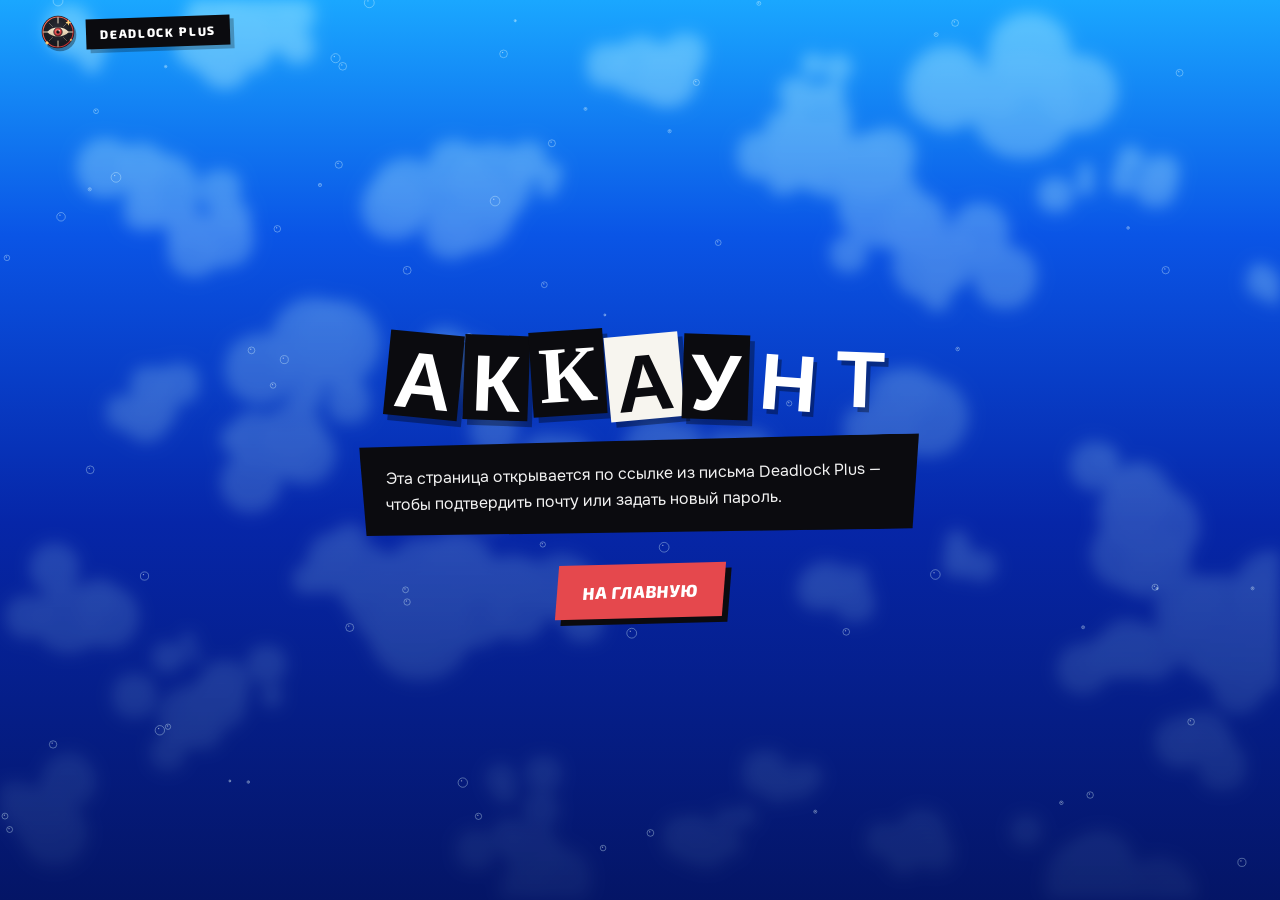
==== auth.html @ 67ea9087 "Deadlock Plus site Co-Authored-By: Claude Opus 5.5 <noreply@anthropic.com>" ====
<!doctype html>
<html lang="ru">
<head>
<meta charset="utf-8">
<meta name="viewport" content="width=device-width, initial-scale=1">
<meta name="robots" content="noindex">
<meta name="referrer" content="no-referrer">
<title>Deadlock Plus — аккаунт</title>
<link rel="icon" href="assets/icon.svg" type="image/svg+xml">
<link rel="preconnect" href="https://fonts.googleapis.com">
<link rel="preconnect" href="https://fonts.gstatic.com" crossorigin>
<link rel="stylesheet" href="https://fonts.googleapis.com/css2?family=Anton&family=Exo+2:wght@700;800&family=Fraunces:opsz,wght@9..144,700&family=Onest:wght@400;500;600;700&display=swap">
<link rel="stylesheet" href="style.css">
<style>
.or{display:flex;align-items:center;gap:12px;margin:26px 0 0;color:var(--muted);font:800 12px "Exo 2",sans-serif;letter-spacing:.2em;text-transform:uppercase}
.or::before,.or::after{content:"";flex:1;height:2px;background:rgba(255,255,255,.35)}
.form .btn{justify-content:center;margin-top:8px}
</style>
</head>
<body>
<canvas class="water" aria-hidden="true"></canvas>
<canvas class="bubbles" aria-hidden="true"></canvas>
<header class="top solid"><div class="wrap"><a class="brand" href="./" aria-label="Deadlock Plus"><img src="assets/icon.svg" alt=""><span class="tag">Deadlock Plus</span></a></div></header>
<main class="page"><div class="card" id="box"></div></main>
<script>
// Page the e-mail links (confirm address, reset password) lead to. Supabase puts the session in the
// address fragment; it is read once, removed from the address bar and kept only in memory.
const SUPABASE_URL = "https://sazdxtxhqqzrapinymha.supabase.co";
const SUPABASE_KEY = "sb_publishable_n8Js6ldrDGcePWd8L4CfhA_6kFVVYni"; // public key, made to be shipped
const frag = location.hash.replace(/^#/, "");
const q = new URLSearchParams(frag || location.search.replace(/^\?/, ""));
if (frag) history.replaceState(null, "", location.pathname);
const esc = (s) => String(s ?? "").replace(/[&<>"']/g, (c) => ({ "&": "&amp;", "<": "&lt;", ">": "&gt;", '"': "&quot;", "'": "&#39;" }[c]));
const mobile = /Android|iPhone|iPad|Mobile/i.test(navigator.userAgent);
const appLink = frag ? "deadlockplus://auth#" + frag : "deadlockplus://auth";
const box = document.getElementById("box");
const openBtn = (label) => `<a class="btn red" href="${esc(appLink)}">${label}</a>`;
// draws a state: a cut-out title, a black panel of text, then buttons or a form
const show = (title, text, rest = "") => {
  box.innerHTML = `<h1 data-cut="${esc(title)}"></h1><div class="panel">${text}</div>${rest}`;
  if (window.cutLetters) window.cutLetters(box);
};

const type = q.get("type");
const error = q.get("error_description") || q.get("error");
const access = q.get("access_token");

if (error) {
  const expired = /expired|invalid/i.test(error);
  show("Ссылка не сработала", `<p>${expired ? "Ссылка из письма устарела или уже использована." : esc(error)} Открой Deadlock Plus и запроси новое письмо — на экране входа или через «Забыли пароль?».</p>`,
    `<div class="cta">${openBtn("Открыть Deadlock Plus")}<a class="btn" href="./">На сайт</a></div>`);
} else if (access && type === "recovery") {
  show("Новый пароль", `<p>Задай новый пароль для аккаунта Deadlock Plus.</p>
    <div class="form"><label>Новый пароль<input id="p1" type="password" autocomplete="new-password" placeholder="минимум 8 символов, буквы и цифры"></label>
      <label>Ещё раз<input id="p2" type="password" autocomplete="new-password"></label>
      <button class="btn red" id="save">Сохранить пароль</button><div class="err" id="err"></div></div>`,
    mobile ? "" : `<div class="or">или</div><div class="cta">${openBtn("Задать в Deadlock Plus")}</div>`);
  const save = async () => {
    const a = document.getElementById("p1").value, b = document.getElementById("p2").value, err = document.getElementById("err");
    err.textContent = "";
    if (a !== b) return (err.textContent = "Пароли не совпадают.");
    if (a.length < 8 || !/\p{L}/u.test(a) || !/\d/.test(a)) return (err.textContent = "Пароль: минимум 8 символов, буквы и цифры.");
    const btn = document.getElementById("save");
    btn.disabled = true;
    try {
      const r = await fetch(SUPABASE_URL + "/auth/v1/user", { method: "PUT", headers: { apikey: SUPABASE_KEY, Authorization: "Bearer " + access, "Content-Type": "application/json" }, body: JSON.stringify({ password: a }) });
      if (!r.ok) {
        const j = await r.json().catch(() => ({}));
        throw new Error(/same_password/.test(j.error_code) ? "Новый пароль совпадает со старым." : /weak/.test(j.error_code) ? "Пароль слишком простой." : r.status === 401 ? "Ссылка устарела — запроси новое письмо." : "Не получилось, попробуй ещё раз.");
      }
      show("Пароль изменён", "<p>Теперь входи в Deadlock Plus с новым паролем.</p>",
        `<div class="cta">${mobile ? `<a class="btn" href="./">На сайт</a>` : `<a class="btn red" href="deadlockplus://auth">Открыть Deadlock Plus</a>`}</div>`);
    } catch (e) {
      err.textContent = e.message;
      btn.disabled = false;
    }
  };
  document.getElementById("save").onclick = save;
  box.querySelectorAll("input").forEach((i) => (i.onkeydown = (e) => { if (e.key === "Enter") save(); }));
} else if (access) {
  show("Почта подтверждена", mobile
    ? "<p>Готово! Открой Deadlock Plus на компьютере и войди со своей почтой и паролем.</p>"
    : "<p>Готово! Нажми кнопку — Deadlock Plus откроется и <b>сам войдёт в аккаунт</b>. Браузер спросит «Открыть Deadlock Plus?» — разреши.</p>",
    mobile ? `<div class="cta"><a class="btn" href="./">На сайт</a></div>`
      : `<div class="cta">${openBtn("Открыть Deadlock Plus")}</div><small>Не открывается? Запусти Deadlock Plus сам и войди с почтой и паролем.</small>`);
} else {
  show("Аккаунт", "<p>Эта страница открывается по ссылке из письма Deadlock Plus — чтобы подтвердить почту или задать новый пароль.</p>",
    `<div class="cta"><a class="btn red" href="./">На главную</a></div>`);
}
</script>
<script src="fx.js"></script>
</body>
</html>
---- style.css ----
/* Deadlock Plus site — "underwater collage" look: a deep blue gradient with drifting light,
   ransom-note headings cut from mismatched letters, slanted black panels, a huge tilted eye. */
:root{
  --blue-1:#5ff1ff;--blue-2:#1aa7ff;--blue-3:#0a55e6;--blue-4:#0626a8;--blue-5:#041566;
  --ink:#0b0b0f;--paper:#f7f5ef;--red:#e5484d;--red-2:#ff5a5f;--gold:#ffd27a;
  --fg:#ffffff;--muted:rgba(255,255,255,.78);--faint:rgba(255,255,255,.55);
  --cut:"Anton","Archivo Black",Impact,sans-serif;
  color-scheme:dark;
}
*{box-sizing:border-box}
html{scroll-behavior:smooth;scroll-padding-top:70px}
body{margin:0;color:var(--fg);font:16px/1.6 "Onest",system-ui,"Segoe UI",sans-serif;-webkit-font-smoothing:antialiased;overflow-x:hidden;
  background:linear-gradient(180deg,var(--blue-2) 0%,var(--blue-3) 26%,var(--blue-4) 58%,var(--blue-5) 100%) fixed,#0626a8}
img{display:block;max-width:100%}
a{color:inherit}
::selection{background:var(--ink);color:#fff}
.wrap{width:min(1200px,100% - 32px);margin:0 auto}

/* drifting underwater light: soft patches drawn on a small canvas and scaled up (fx.js) */
.water{position:fixed;inset:0;width:100%;height:100%;z-index:-1;pointer-events:none;opacity:.42;mix-blend-mode:screen;filter:blur(7px);
  -webkit-mask:linear-gradient(180deg,#000 0%,rgba(0,0,0,.55) 45%,rgba(0,0,0,.12) 100%);mask:linear-gradient(180deg,#000 0%,rgba(0,0,0,.55) 45%,rgba(0,0,0,.12) 100%)}
.bubbles{position:fixed;inset:0;z-index:-1;pointer-events:none}

/* ransom-note letters (built by fx.js from data-cut) */
.cut{display:inline-flex;flex-wrap:wrap;align-items:flex-end;gap:.04em;line-height:1}
.cut .w{display:inline-flex;flex-wrap:wrap;align-items:flex-end;gap:.03em;margin-right:.28em}
.cut .w:last-child{margin-right:0}
.cut i{font-style:normal;display:inline-block;padding:.02em .1em .04em;font-family:var(--cut);text-transform:uppercase;
  transform:rotate(var(--r,0deg)) translateY(var(--y,0));box-shadow:.06em .07em 0 rgba(0,0,0,.35);transition:transform .25s cubic-bezier(.3,1.6,.5,1)}
.cut i.a{background:var(--paper);color:var(--ink)}
.cut i.b{background:var(--ink);color:#fff}
.cut i.c{background:transparent;color:#fff;box-shadow:none;text-shadow:.05em .06em 0 rgba(0,0,0,.35)}
.cut i.d{background:var(--red);color:#fff}
.cut i.s{font-size:.78em}
.cut i.l{font-size:1.14em}
.cut i.f{font-family:"Fraunces",Georgia,serif;font-weight:700}

/* slanted black panel with white text */
.panel{position:relative;background:var(--ink);color:#f3f3f3;padding:22px 26px;transform:rotate(-1.2deg);
  clip-path:polygon(0 3%,100% 0,98.5% 100%,1% 96%);box-shadow:0 18px 40px rgba(0,0,0,.35)}
.panel p{margin:0}
.panel b{color:#fff}
.tag{display:inline-block;background:var(--ink);color:#fff;font:800 12.5px/1 "Exo 2",sans-serif;letter-spacing:.14em;text-transform:uppercase;padding:9px 14px;
  transform:rotate(-2deg);box-shadow:4px 4px 0 rgba(0,0,0,.25)}
.tag.light{background:var(--paper);color:var(--ink)}

/* header strip */
.top{position:fixed;top:0;left:0;right:0;z-index:50;transition:background .3s,box-shadow .3s}
.top.solid{background:rgba(6,30,140,.72);backdrop-filter:blur(12px);-webkit-backdrop-filter:blur(12px);box-shadow:0 8px 30px rgba(0,0,0,.25)}
.top .wrap{display:flex;align-items:center;gap:16px;height:64px}
.brand{display:flex;align-items:center;gap:10px;text-decoration:none}
.brand svg,.brand img{width:36px;height:36px;filter:drop-shadow(2px 3px 0 rgba(0,0,0,.35))}
.top .sp{flex:1}
.top .tag{font-size:12px}

/* buttons: cut-paper slabs */
.btn{display:inline-flex;align-items:center;gap:10px;height:54px;padding:0 26px;border:0;cursor:pointer;text-decoration:none;
  font:800 17px "Exo 2",sans-serif;letter-spacing:.04em;text-transform:uppercase;background:var(--paper);color:var(--ink);
  transform:rotate(-1.5deg) skewX(-6deg);box-shadow:6px 6px 0 var(--ink);transition:transform .2s cubic-bezier(.3,1.6,.5,1),box-shadow .2s}
.btn:hover{transform:rotate(-3deg) skewX(-6deg) translate(-2px,-3px);box-shadow:9px 9px 0 var(--ink)}
.btn:active{transform:rotate(-1deg) skewX(-6deg) translate(2px,2px);box-shadow:3px 3px 0 var(--ink)}
.btn.red{background:var(--red);color:#fff}
.btn.dark{background:var(--ink);color:#fff;box-shadow:6px 6px 0 rgba(255,255,255,.85)}
.btn.dark:hover{box-shadow:9px 9px 0 rgba(255,255,255,.85)}
.btn svg{width:20px;height:20px}
.btn.small{height:40px;padding:0 16px;font-size:13px;box-shadow:4px 4px 0 var(--ink)}

/* hero */
.hero{position:relative;min-height:100vh;padding:110px 0 70px;overflow:hidden;isolation:isolate;display:flex;align-items:center}
.hero-grid{display:grid;grid-template-columns:minmax(0,1.05fr) minmax(0,.95fr);gap:30px;align-items:center}
.kicker{font:800 13px/1 "Exo 2",sans-serif;letter-spacing:.42em;text-transform:uppercase;color:#fff;text-shadow:2px 2px 0 rgba(0,0,0,.3)}
.title{margin:18px 0 26px;font-size:clamp(44px,11vw,150px)}
.title .row{display:block}
.title .row + .row{margin-top:.08em;margin-left:.5em;font-size:.72em}
.hero .panel{max-width:520px;font-size:clamp(15.5px,1.25vw,17.5px)}
.menu{margin-top:34px;display:flex;flex-direction:column;gap:6px;align-items:flex-start}
.menu a{position:relative;text-decoration:none;font-size:clamp(26px,7.4vw,56px);display:inline-flex;align-items:center;gap:14px;transition:transform .25s cubic-bezier(.3,1.6,.5,1)}
.menu a:nth-child(2){margin-left:.3em}.menu a:nth-child(3){margin-left:.1em}.menu a:nth-child(4){margin-left:.45em}
.menu a::after{content:"";width:0;height:0;border:14px solid transparent;border-left:22px solid #fff;opacity:0;transform:translateX(-10px) rotate(-8deg);transition:.25s;filter:drop-shadow(3px 3px 0 rgba(0,0,0,.35))}
.menu a:hover,.menu a:focus-visible{transform:translateX(10px) rotate(-2deg)}
.menu a:hover::after,.menu a:focus-visible::after{opacity:1;transform:translateX(0) rotate(-8deg)}
.menu a:hover i{transform:rotate(calc(var(--r,0deg) * -1.6)) translateY(-.05em) scale(1.06)}
.menu a.on .cut i.c{background:var(--paper);color:var(--ink);box-shadow:.06em .07em 0 rgba(0,0,0,.35)}

/* the giant eye on the right */
.mascot{position:relative;aspect-ratio:1;width:min(640px,100%);justify-self:end}
.mascot .halo{position:absolute;inset:6%;border-radius:50%;background:radial-gradient(circle,rgba(255,255,255,.55),rgba(95,241,255,.25) 40%,transparent 70%);filter:blur(10px)}
.mascot .shard{position:absolute;background:var(--paper);box-shadow:8px 8px 0 var(--ink)}
.mascot .s1{width:46%;height:16%;left:-6%;top:12%;transform:rotate(-14deg);background:var(--ink);box-shadow:8px 8px 0 rgba(255,255,255,.7)}
.mascot .s2{width:30%;height:10%;right:-4%;bottom:14%;transform:rotate(12deg)}
.mascot .s3{width:18%;height:18%;right:10%;top:4%;transform:rotate(22deg);background:var(--red)}
.mascot svg.eye{position:absolute;inset:8%;width:84%;height:84%;transform:rotate(-12deg);filter:drop-shadow(14px 16px 0 rgba(0,0,0,.35));animation:bob 7s ease-in-out infinite}
@keyframes bob{50%{transform:rotate(-9deg) translateY(-14px)}}
.mascot .stamp{position:absolute;left:4%;bottom:6%;font-size:clamp(26px,3vw,40px);transform:rotate(-8deg)}

/* sections */
.sec{padding:100px 0;position:relative}
.sec-h{margin-bottom:44px}
.sec-h h2{margin:14px 0 0;font-size:clamp(38px,6.4vw,92px)}
h2.cut,h1.cut{display:flex}
.dl h2.cut{justify-content:center}
.card h1.cut{justify-content:center}
.sec-h .panel{display:inline-block;margin-top:22px;max-width:640px}

/* features: alternating paper and ink cards, slightly tilted */
.feats{display:grid;grid-template-columns:repeat(auto-fit,minmax(min(100%,330px),1fr));gap:26px}
.feat{position:relative;padding:28px 26px 26px;background:var(--paper);color:var(--ink);transform:rotate(var(--t,-1deg));box-shadow:10px 10px 0 var(--ink);
  transition:transform .3s cubic-bezier(.3,1.6,.5,1),box-shadow .3s}
.feat:nth-child(even){background:var(--ink);color:#fff;box-shadow:10px 10px 0 rgba(255,255,255,.85);--t:1.2deg}
.feat:nth-child(3n){--t:-1.8deg}
.feat:hover{transform:rotate(0deg) translateY(-6px) scale(1.02);box-shadow:14px 16px 0 var(--ink)}
.feat:nth-child(even):hover{box-shadow:14px 16px 0 rgba(255,255,255,.85)}
.feat .num{position:absolute;right:16px;top:8px;font:44px/1 var(--cut);opacity:.12}
.feat h3{margin:0 0 10px;font:28px/1.05 var(--cut);text-transform:uppercase;letter-spacing:.01em}
.feat h3 span{background:var(--red);color:#fff;padding:0 .14em;margin-right:.08em;display:inline-block;transform:rotate(-3deg)}
.feat p{margin:0;font-size:15.5px;opacity:.88}
.feat .mini{margin-top:16px;font:800 11.5px "Exo 2",sans-serif;letter-spacing:.16em;text-transform:uppercase;color:var(--red)}

/* screenshots in white-bordered slanted frames */
.shots{display:grid;grid-template-columns:1.25fr 1fr;gap:30px;align-items:start}
.shot{margin:0;background:var(--paper);padding:10px 10px 0;box-shadow:12px 12px 0 var(--ink);transform:rotate(var(--t,-1.5deg));transition:transform .4s cubic-bezier(.3,1.6,.5,1)}
.shot:hover{transform:rotate(0) scale(1.02)}
.shot:nth-child(2){--t:2deg}.shot:nth-child(3){--t:-2.5deg}
.shot:first-child{grid-row:span 2}
.shot img{width:100%}
.shot figcaption{padding:10px 4px 12px;color:var(--ink);font:800 13px "Exo 2",sans-serif;letter-spacing:.12em;text-transform:uppercase}

/* safety */
.safe{display:grid;grid-template-columns:repeat(auto-fit,minmax(min(100%,300px),1fr));gap:22px}
.safe .panel{transform:rotate(var(--t,-1deg))}
.safe .panel:nth-child(2){--t:1deg}
.safe b{display:block;font:24px/1.1 var(--cut);text-transform:uppercase;margin-bottom:8px;color:#fff}
.safe b::before{content:"✓";display:inline-grid;place-items:center;width:1.1em;height:1.1em;margin-right:.35em;background:var(--red);color:#fff;font-size:.8em;transform:rotate(-6deg)}

/* download */
.dl{text-align:center}
.dl h2{font-size:clamp(60px,10vw,150px);margin:16px 0 26px}
.dl .panel{display:inline-block;max-width:640px;text-align:left}
.dl .cta{display:flex;flex-wrap:wrap;gap:22px;justify-content:center;margin-top:38px}
.dl small{display:block;margin-top:30px;color:var(--muted);font-size:14px}
.dl small b{color:#fff}

footer{padding:40px 0 50px;color:var(--muted);font-size:14px}
footer .wrap{display:flex;flex-wrap:wrap;gap:14px 26px;align-items:center}
footer a{color:#fff;text-decoration:none;border-bottom:2px solid rgba(255,255,255,.4)}
footer .sp{flex:1}

/* reveal on scroll */
.rv{opacity:0;transform:translateY(30px) rotate(-1deg);transition:opacity .8s cubic-bezier(.2,.8,.2,1),transform .8s cubic-bezier(.2,.8,.2,1)}
.rv.in{opacity:1;transform:none}
.feat.rv.in{transform:rotate(var(--t,-1deg))}
.shot.rv.in{transform:rotate(var(--t,-1.5deg))}

/* simple pages (auth, privacy) */
.page{min-height:100vh;display:grid;place-items:center;padding:110px 16px 60px}
.card{width:min(560px,100%);text-align:center}
.card h1{font-size:clamp(46px,7.5vw,80px);margin:0 0 22px}
.card .panel{text-align:left}
.card .cta{display:flex;flex-wrap:wrap;gap:20px;justify-content:center;margin-top:30px}
.card small{display:block;margin-top:24px;color:var(--muted)}
.form{display:flex;flex-direction:column;gap:12px;margin-top:16px}
.form label{display:flex;flex-direction:column;gap:6px;font:800 12px "Exo 2",sans-serif;letter-spacing:.12em;text-transform:uppercase;color:#cfcfcf}
.form input{height:48px;border:0;border-bottom:3px solid #fff;background:rgba(255,255,255,.08);color:#fff;padding:0 12px;font:16px "Onest",sans-serif;outline:none}
.form input:focus{border-color:var(--red);background:rgba(255,255,255,.14)}
.err{min-height:22px;color:#ff9a9d;font-weight:700;font-size:14px}
.doc{width:min(840px,100% - 32px);margin:0 auto;padding:120px 0 80px}
.doc h1{font-size:clamp(38px,5.4vw,78px);margin:0 0 30px}
.doc .panel{margin-bottom:22px}
.doc .panel h2{margin:0 0 8px;font:26px/1.1 var(--cut);text-transform:uppercase}
.doc .panel ul{margin:8px 0 0;padding-left:20px}
.doc .panel li{margin:4px 0}

@media (max-width:900px){
  .hero-grid{grid-template-columns:1fr}
  .mascot{width:min(440px,90%);justify-self:center;order:-1;margin-top:-10px}
  .shots{grid-template-columns:1fr}.shot:first-child{grid-row:auto}
  .top .hide-s{display:none}
}
@media (prefers-reduced-motion:reduce){*{animation:none!important;transition:none!important}.rv{opacity:1;transform:none}}
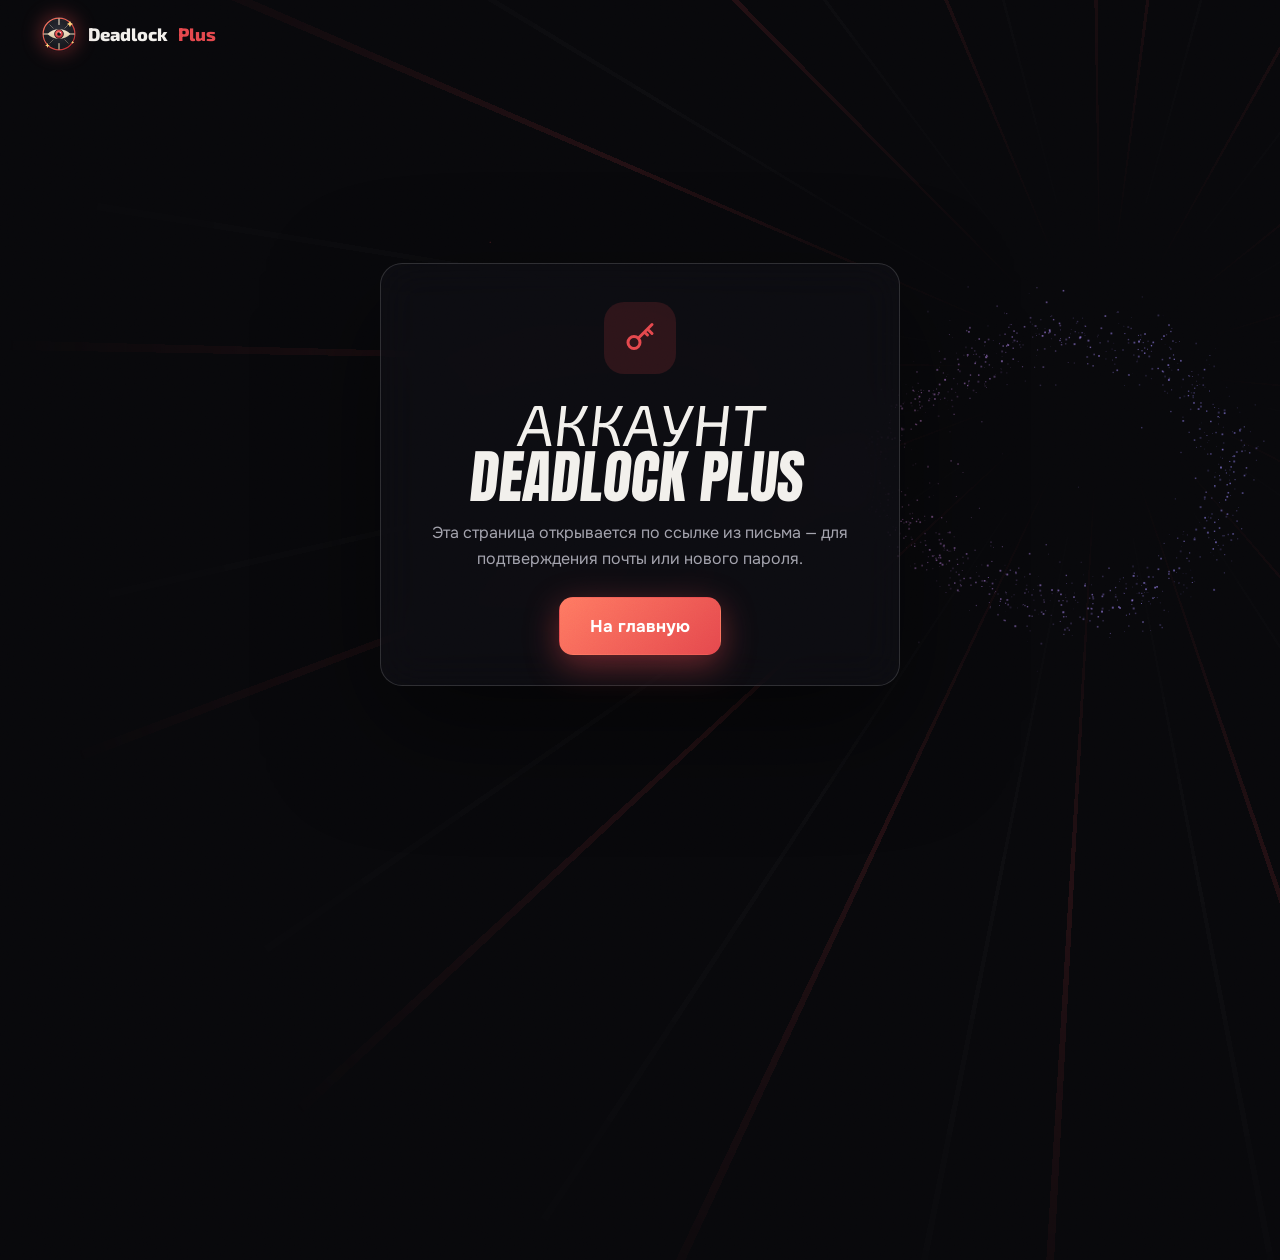
==== commit 6d655f60: "Dark design with animated banners Co-Authored-By: Claude Opus 5.5 <noreply@anthropic.com>" ====
--- a/auth.html
+++ b/auth.html
@@ -9,19 +9,17 @@
 <link rel="icon" href="assets/icon.svg" type="image/svg+xml">
 <link rel="preconnect" href="https://fonts.googleapis.com">
 <link rel="preconnect" href="https://fonts.gstatic.com" crossorigin>
-<link rel="stylesheet" href="https://fonts.googleapis.com/css2?family=Anton&family=Exo+2:wght@700;800&family=Fraunces:opsz,wght@9..144,700&family=Onest:wght@400;500;600;700&display=swap">
+<link rel="stylesheet" href="https://fonts.googleapis.com/css2?family=Anton&family=Exo+2:wght@700;800&family=Onest:wght@400;500;600;700&display=swap">
 <link rel="stylesheet" href="style.css">
-<style>
-.or{display:flex;align-items:center;gap:12px;margin:26px 0 0;color:var(--muted);font:800 12px "Exo 2",sans-serif;letter-spacing:.2em;text-transform:uppercase}
-.or::before,.or::after{content:"";flex:1;height:2px;background:rgba(255,255,255,.35)}
-.form .btn{justify-content:center;margin-top:8px}
-</style>
 </head>
 <body>
-<canvas class="water" aria-hidden="true"></canvas>
-<canvas class="bubbles" aria-hidden="true"></canvas>
-<header class="top solid"><div class="wrap"><a class="brand" href="./" aria-label="Deadlock Plus"><img src="assets/icon.svg" alt=""><span class="tag">Deadlock Plus</span></a></div></header>
-<main class="page"><div class="card" id="box"></div></main>
+<div class="grain" aria-hidden="true"></div>
+<nav class="nav solid"><div class="wrap"><a class="brand" href="./"><img src="assets/icon.svg" alt="" width="38" height="38">Deadlock <span>Plus</span></a></div></nav>
+<main class="page">
+  <div class="rays" aria-hidden="true"></div>
+  <canvas id="flow" aria-hidden="true" style="position:absolute;inset:0;width:100%;height:100%;z-index:-2"></canvas>
+  <div class="glass" id="box"></div>
+</main>
 <script>
 // Page the e-mail links (confirm address, reset password) lead to. Supabase puts the session in the
 // address fragment; it is read once, removed from the address bar and kept only in memory.
@@ -33,13 +31,11 @@
 const esc = (s) => String(s ?? "").replace(/[&<>"']/g, (c) => ({ "&": "&amp;", "<": "&lt;", ">": "&gt;", '"': "&quot;", "'": "&#39;" }[c]));
 const mobile = /Android|iPhone|iPad|Mobile/i.test(navigator.userAgent);
 const appLink = frag ? "deadlockplus://auth#" + frag : "deadlockplus://auth";
+const OK = '<svg viewBox="0 0 24 24" fill="none" stroke="currentColor" stroke-width="2.4" stroke-linecap="round" stroke-linejoin="round"><path d="M5 12.5l4.5 4.5L19 7"/></svg>';
+const KEY = '<svg viewBox="0 0 24 24" fill="none" stroke="currentColor" stroke-width="2" stroke-linecap="round" stroke-linejoin="round"><circle cx="8" cy="15" r="4"/><path d="M11 12l9-9M17 6l3 3M15 8l2 2"/></svg>';
+const BAD = '<svg viewBox="0 0 24 24" fill="none" stroke="currentColor" stroke-width="2.2" stroke-linecap="round"><circle cx="12" cy="12" r="9"/><path d="M12 7v6M12 16.5v.5"/></svg>';
 const box = document.getElementById("box");
-const openBtn = (label) => `<a class="btn red" href="${esc(appLink)}">${label}</a>`;
-// draws a state: a cut-out title, a black panel of text, then buttons or a form
-const show = (title, text, rest = "") => {
-  box.innerHTML = `<h1 data-cut="${esc(title)}"></h1><div class="panel">${text}</div>${rest}`;
-  if (window.cutLetters) window.cutLetters(box);
-};
+const openBtn = (label) => `<a class="btn acc big" href="${esc(appLink)}">${label}</a>`;
 
 const type = q.get("type");
 const error = q.get("error_description") || q.get("error");
@@ -47,14 +43,16 @@
 
 if (error) {
   const expired = /expired|invalid/i.test(error);
-  show("Ссылка не сработала", `<p>${expired ? "Ссылка из письма устарела или уже использована." : esc(error)} Открой Deadlock Plus и запроси новое письмо — на экране входа или через «Забыли пароль?».</p>`,
-    `<div class="cta">${openBtn("Открыть Deadlock Plus")}<a class="btn" href="./">На сайт</a></div>`);
+  box.innerHTML = `<div class="ic">${BAD}</div><h1>Ссылка не сработала</h1>
+    <p>${expired ? "Ссылка из письма устарела или уже использована." : esc(error)} Открой Deadlock Plus и запроси новое письмо — на экране входа или через «Забыли пароль?».</p>
+    <div class="cta">${openBtn("Открыть Deadlock Plus")}<a class="btn big" href="./">На сайт</a></div>`;
 } else if (access && type === "recovery") {
-  show("Новый пароль", `<p>Задай новый пароль для аккаунта Deadlock Plus.</p>
+  box.innerHTML = `<div class="ic">${KEY}</div><h1>Новый пароль</h1>
+    <p>Задай новый пароль для аккаунта Deadlock Plus.</p>
     <div class="form"><label>Новый пароль<input id="p1" type="password" autocomplete="new-password" placeholder="минимум 8 символов, буквы и цифры"></label>
       <label>Ещё раз<input id="p2" type="password" autocomplete="new-password"></label>
-      <button class="btn red" id="save">Сохранить пароль</button><div class="err" id="err"></div></div>`,
-    mobile ? "" : `<div class="or">или</div><div class="cta">${openBtn("Задать в Deadlock Plus")}</div>`);
+      <button class="btn acc big" id="save">Сохранить пароль</button><div class="err" id="err"></div></div>
+    ${mobile ? "" : `<div class="or">или</div><div class="cta" style="margin-top:8px">${openBtn("Задать в Deadlock Plus")}</div>`}`;
   const save = async () => {
     const a = document.getElementById("p1").value, b = document.getElementById("p2").value, err = document.getElementById("err");
     err.textContent = "";
@@ -68,8 +66,8 @@
         const j = await r.json().catch(() => ({}));
         throw new Error(/same_password/.test(j.error_code) ? "Новый пароль совпадает со старым." : /weak/.test(j.error_code) ? "Пароль слишком простой." : r.status === 401 ? "Ссылка устарела — запроси новое письмо." : "Не получилось, попробуй ещё раз.");
       }
-      show("Пароль изменён", "<p>Теперь входи в Deadlock Plus с новым паролем.</p>",
-        `<div class="cta">${mobile ? `<a class="btn" href="./">На сайт</a>` : `<a class="btn red" href="deadlockplus://auth">Открыть Deadlock Plus</a>`}</div>`);
+      box.innerHTML = `<div class="ic ok">${OK}</div><h1>Пароль изменён</h1><p>Теперь входи в Deadlock Plus с новым паролем.</p>
+        <div class="cta">${mobile ? `<a class="btn big" href="./">На сайт</a>` : `<a class="btn acc big" href="deadlockplus://auth">Открыть Deadlock Plus</a>`}</div>`;
     } catch (e) {
       err.textContent = e.message;
       btn.disabled = false;
@@ -78,14 +76,16 @@
   document.getElementById("save").onclick = save;
   box.querySelectorAll("input").forEach((i) => (i.onkeydown = (e) => { if (e.key === "Enter") save(); }));
 } else if (access) {
-  show("Почта подтверждена", mobile
-    ? "<p>Готово! Открой Deadlock Plus на компьютере и войди со своей почтой и паролем.</p>"
-    : "<p>Готово! Нажми кнопку — Deadlock Plus откроется и <b>сам войдёт в аккаунт</b>. Браузер спросит «Открыть Deadlock Plus?» — разреши.</p>",
-    mobile ? `<div class="cta"><a class="btn" href="./">На сайт</a></div>`
-      : `<div class="cta">${openBtn("Открыть Deadlock Plus")}</div><small>Не открывается? Запусти Deadlock Plus сам и войди с почтой и паролем.</small>`);
+  box.innerHTML = `<div class="ic ok">${OK}</div><h1>Почта подтверждена</h1>
+    ${mobile
+      ? `<p>Готово! Открой Deadlock Plus на компьютере и войди со своей почтой и паролем.</p><div class="cta"><a class="btn big" href="./">На сайт</a></div>`
+      : `<p>Готово! Нажми кнопку — Deadlock Plus откроется и сам войдёт в аккаунт. Браузер спросит «Открыть Deadlock Plus?» — разреши.</p>
+         <div class="cta">${openBtn("Открыть Deadlock Plus")}</div>
+         <small>Не открывается? Запусти Deadlock Plus сам и войди с почтой и паролем.</small>`}`;
 } else {
-  show("Аккаунт", "<p>Эта страница открывается по ссылке из письма Deadlock Plus — чтобы подтвердить почту или задать новый пароль.</p>",
-    `<div class="cta"><a class="btn red" href="./">На главную</a></div>`);
+  box.innerHTML = `<div class="ic">${KEY}</div><h1>Аккаунт Deadlock Plus</h1>
+    <p>Эта страница открывается по ссылке из письма — для подтверждения почты или нового пароля.</p>
+    <div class="cta"><a class="btn acc big" href="./">На главную</a></div>`;
 }
 </script>
 <script src="fx.js"></script>
--- a/style.css
+++ b/style.css
@@ -1,179 +1,167 @@
-/* Deadlock Plus site — "underwater collage" look: a deep blue gradient with drifting light,
-   ransom-note headings cut from mismatched letters, slanted black panels, a huge tilted eye. */
+/* Deadlock Plus site: dark poster look — slanted condensed type, speed rays, film grain, a particle
+   figure-eight behind the hero, and animated Garagoro-style banners for the features. */
 :root{
-  --blue-1:#5ff1ff;--blue-2:#1aa7ff;--blue-3:#0a55e6;--blue-4:#0626a8;--blue-5:#041566;
-  --ink:#0b0b0f;--paper:#f7f5ef;--red:#e5484d;--red-2:#ff5a5f;--gold:#ffd27a;
-  --fg:#ffffff;--muted:rgba(255,255,255,.78);--faint:rgba(255,255,255,.55);
-  --cut:"Anton","Archivo Black",Impact,sans-serif;
+  --accent:#e5484d;--accent-2:#ff7a62;--violet:#9d8cff;--gold:#ffd27a;--green:#43d17c;
+  --bg:#08080b;--card:rgba(24,24,30,.72);--line:rgba(255,255,255,.08);--line-2:rgba(255,255,255,.14);
+  --fg:#f2f0ec;--muted:#a3a3ad;--faint:#6c6c78;
+  --display:"Anton","Exo 2",Impact,sans-serif;
   color-scheme:dark;
 }
 *{box-sizing:border-box}
-html{scroll-behavior:smooth;scroll-padding-top:70px}
-body{margin:0;color:var(--fg);font:16px/1.6 "Onest",system-ui,"Segoe UI",sans-serif;-webkit-font-smoothing:antialiased;overflow-x:hidden;
-  background:linear-gradient(180deg,var(--blue-2) 0%,var(--blue-3) 26%,var(--blue-4) 58%,var(--blue-5) 100%) fixed,#0626a8}
+html{scroll-behavior:smooth;scroll-padding-top:80px}
+body{margin:0;background:var(--bg);color:var(--fg);font:16px/1.6 "Onest",system-ui,"Segoe UI",sans-serif;-webkit-font-smoothing:antialiased;overflow-x:hidden}
 img{display:block;max-width:100%}
 a{color:inherit}
-::selection{background:var(--ink);color:#fff}
+::selection{background:var(--accent);color:#fff}
 .wrap{width:min(1200px,100% - 32px);margin:0 auto}
 
-/* drifting underwater light: soft patches drawn on a small canvas and scaled up (fx.js) */
-.water{position:fixed;inset:0;width:100%;height:100%;z-index:-1;pointer-events:none;opacity:.42;mix-blend-mode:screen;filter:blur(7px);
-  -webkit-mask:linear-gradient(180deg,#000 0%,rgba(0,0,0,.55) 45%,rgba(0,0,0,.12) 100%);mask:linear-gradient(180deg,#000 0%,rgba(0,0,0,.55) 45%,rgba(0,0,0,.12) 100%)}
-.bubbles{position:fixed;inset:0;z-index:-1;pointer-events:none}
+/* film grain */
+.grain{position:fixed;inset:-50%;z-index:100;pointer-events:none;opacity:.07;mix-blend-mode:overlay;animation:grain .6s steps(4) infinite;
+  background-image:url("data:image/svg+xml;utf8,<svg xmlns='http://www.w3.org/2000/svg' width='220' height='220'><filter id='n'><feTurbulence type='fractalNoise' baseFrequency='.85' numOctaves='3' stitchTiles='stitch'/></filter><rect width='100%' height='100%' filter='url(%23n)'/></svg>")}
+@keyframes grain{0%{transform:translate(0,0)}25%{transform:translate(-3%,2%)}50%{transform:translate(2%,-3%)}75%{transform:translate(-2%,-1%)}}
 
-/* ransom-note letters (built by fx.js from data-cut) */
-.cut{display:inline-flex;flex-wrap:wrap;align-items:flex-end;gap:.04em;line-height:1}
-.cut .w{display:inline-flex;flex-wrap:wrap;align-items:flex-end;gap:.03em;margin-right:.28em}
-.cut .w:last-child{margin-right:0}
-.cut i{font-style:normal;display:inline-block;padding:.02em .1em .04em;font-family:var(--cut);text-transform:uppercase;
-  transform:rotate(var(--r,0deg)) translateY(var(--y,0));box-shadow:.06em .07em 0 rgba(0,0,0,.35);transition:transform .25s cubic-bezier(.3,1.6,.5,1)}
-.cut i.a{background:var(--paper);color:var(--ink)}
-.cut i.b{background:var(--ink);color:#fff}
-.cut i.c{background:transparent;color:#fff;box-shadow:none;text-shadow:.05em .06em 0 rgba(0,0,0,.35)}
-.cut i.d{background:var(--red);color:#fff}
-.cut i.s{font-size:.78em}
-.cut i.l{font-size:1.14em}
-.cut i.f{font-family:"Fraunces",Georgia,serif;font-weight:700}
-
-/* slanted black panel with white text */
-.panel{position:relative;background:var(--ink);color:#f3f3f3;padding:22px 26px;transform:rotate(-1.2deg);
-  clip-path:polygon(0 3%,100% 0,98.5% 100%,1% 96%);box-shadow:0 18px 40px rgba(0,0,0,.35)}
-.panel p{margin:0}
-.panel b{color:#fff}
-.tag{display:inline-block;background:var(--ink);color:#fff;font:800 12.5px/1 "Exo 2",sans-serif;letter-spacing:.14em;text-transform:uppercase;padding:9px 14px;
-  transform:rotate(-2deg);box-shadow:4px 4px 0 rgba(0,0,0,.25)}
-.tag.light{background:var(--paper);color:var(--ink)}
-
-/* header strip */
-.top{position:fixed;top:0;left:0;right:0;z-index:50;transition:background .3s,box-shadow .3s}
-.top.solid{background:rgba(6,30,140,.72);backdrop-filter:blur(12px);-webkit-backdrop-filter:blur(12px);box-shadow:0 8px 30px rgba(0,0,0,.25)}
-.top .wrap{display:flex;align-items:center;gap:16px;height:64px}
-.brand{display:flex;align-items:center;gap:10px;text-decoration:none}
-.brand svg,.brand img{width:36px;height:36px;filter:drop-shadow(2px 3px 0 rgba(0,0,0,.35))}
-.top .sp{flex:1}
-.top .tag{font-size:12px}
-
-/* buttons: cut-paper slabs */
-.btn{display:inline-flex;align-items:center;gap:10px;height:54px;padding:0 26px;border:0;cursor:pointer;text-decoration:none;
-  font:800 17px "Exo 2",sans-serif;letter-spacing:.04em;text-transform:uppercase;background:var(--paper);color:var(--ink);
-  transform:rotate(-1.5deg) skewX(-6deg);box-shadow:6px 6px 0 var(--ink);transition:transform .2s cubic-bezier(.3,1.6,.5,1),box-shadow .2s}
-.btn:hover{transform:rotate(-3deg) skewX(-6deg) translate(-2px,-3px);box-shadow:9px 9px 0 var(--ink)}
-.btn:active{transform:rotate(-1deg) skewX(-6deg) translate(2px,2px);box-shadow:3px 3px 0 var(--ink)}
-.btn.red{background:var(--red);color:#fff}
-.btn.dark{background:var(--ink);color:#fff;box-shadow:6px 6px 0 rgba(255,255,255,.85)}
-.btn.dark:hover{box-shadow:9px 9px 0 rgba(255,255,255,.85)}
-.btn svg{width:20px;height:20px}
-.btn.small{height:40px;padding:0 16px;font-size:13px;box-shadow:4px 4px 0 var(--ink)}
+/* nav */
+.nav{position:fixed;top:0;left:0;right:0;z-index:50;transition:background .3s,border-color .3s;border-bottom:1px solid transparent}
+.nav.solid{background:rgba(8,8,11,.78);backdrop-filter:blur(14px);-webkit-backdrop-filter:blur(14px);border-color:var(--line)}
+.nav .wrap{display:flex;align-items:center;gap:22px;height:68px}
+.brand{display:flex;align-items:center;gap:10px;text-decoration:none;font:800 18px "Exo 2",sans-serif}
+.brand svg,.brand img{width:38px;height:38px;filter:drop-shadow(0 0 10px rgba(229,72,77,.45))}
+.brand span{color:var(--accent)}
+.nav .links{display:flex;gap:22px;margin-left:auto}
+.nav .links a{text-decoration:none;color:var(--muted);font-weight:500;font-size:15px;transition:color .2s;position:relative}
+.nav .links a::after{content:"";position:absolute;left:0;right:0;bottom:-6px;height:2px;background:var(--accent);transform:scaleX(0);transition:transform .25s}
+.nav .links a:hover{color:var(--fg)}
+.nav .links a:hover::after{transform:scaleX(1)}
+.btn{display:inline-flex;align-items:center;justify-content:center;gap:10px;height:46px;padding:0 22px;border-radius:12px;border:1px solid var(--line-2);position:relative;overflow:hidden;
+  background:rgba(255,255,255,.04);color:var(--fg);font:700 15px "Onest",sans-serif;text-decoration:none;cursor:pointer;transition:transform .2s,background .2s,box-shadow .2s;white-space:nowrap}
+.btn:hover{background:rgba(255,255,255,.09);transform:translateY(-2px)}
+.btn.acc{background:linear-gradient(135deg,var(--accent-2),var(--accent));border-color:transparent;color:#fff;box-shadow:0 10px 34px rgba(229,72,77,.45)}
+.btn.acc:hover{box-shadow:0 14px 44px rgba(229,72,77,.6)}
+.btn.acc::after{content:"";position:absolute;top:0;bottom:0;left:-40%;width:35%;background:linear-gradient(90deg,transparent,rgba(255,255,255,.35),transparent);transform:skewX(-18deg);animation:shine 3.4s ease-in-out infinite}
+@keyframes shine{0%,60%{left:-40%}100%{left:130%}}
+.btn.big{height:58px;padding:0 30px;font-size:17px;border-radius:14px}
+.btn.small{height:38px;padding:0 16px;font-size:14px;border-radius:10px}
+.btn svg{width:20px;height:20px;flex:0 0 auto}
 
 /* hero */
-.hero{position:relative;min-height:100vh;padding:110px 0 70px;overflow:hidden;isolation:isolate;display:flex;align-items:center}
-.hero-grid{display:grid;grid-template-columns:minmax(0,1.05fr) minmax(0,.95fr);gap:30px;align-items:center}
-.kicker{font:800 13px/1 "Exo 2",sans-serif;letter-spacing:.42em;text-transform:uppercase;color:#fff;text-shadow:2px 2px 0 rgba(0,0,0,.3)}
-.title{margin:18px 0 26px;font-size:clamp(44px,11vw,150px)}
-.title .row{display:block}
-.title .row + .row{margin-top:.08em;margin-left:.5em;font-size:.72em}
-.hero .panel{max-width:520px;font-size:clamp(15.5px,1.25vw,17.5px)}
-.menu{margin-top:34px;display:flex;flex-direction:column;gap:6px;align-items:flex-start}
-.menu a{position:relative;text-decoration:none;font-size:clamp(26px,7.4vw,56px);display:inline-flex;align-items:center;gap:14px;transition:transform .25s cubic-bezier(.3,1.6,.5,1)}
-.menu a:nth-child(2){margin-left:.3em}.menu a:nth-child(3){margin-left:.1em}.menu a:nth-child(4){margin-left:.45em}
-.menu a::after{content:"";width:0;height:0;border:14px solid transparent;border-left:22px solid #fff;opacity:0;transform:translateX(-10px) rotate(-8deg);transition:.25s;filter:drop-shadow(3px 3px 0 rgba(0,0,0,.35))}
-.menu a:hover,.menu a:focus-visible{transform:translateX(10px) rotate(-2deg)}
-.menu a:hover::after,.menu a:focus-visible::after{opacity:1;transform:translateX(0) rotate(-8deg)}
-.menu a:hover i{transform:rotate(calc(var(--r,0deg) * -1.6)) translateY(-.05em) scale(1.06)}
-.menu a.on .cut i.c{background:var(--paper);color:var(--ink);box-shadow:.06em .07em 0 rgba(0,0,0,.35)}
-
-/* the giant eye on the right */
-.mascot{position:relative;aspect-ratio:1;width:min(640px,100%);justify-self:end}
-.mascot .halo{position:absolute;inset:6%;border-radius:50%;background:radial-gradient(circle,rgba(255,255,255,.55),rgba(95,241,255,.25) 40%,transparent 70%);filter:blur(10px)}
-.mascot .shard{position:absolute;background:var(--paper);box-shadow:8px 8px 0 var(--ink)}
-.mascot .s1{width:46%;height:16%;left:-6%;top:12%;transform:rotate(-14deg);background:var(--ink);box-shadow:8px 8px 0 rgba(255,255,255,.7)}
-.mascot .s2{width:30%;height:10%;right:-4%;bottom:14%;transform:rotate(12deg)}
-.mascot .s3{width:18%;height:18%;right:10%;top:4%;transform:rotate(22deg);background:var(--red)}
-.mascot svg.eye{position:absolute;inset:8%;width:84%;height:84%;transform:rotate(-12deg);filter:drop-shadow(14px 16px 0 rgba(0,0,0,.35));animation:bob 7s ease-in-out infinite}
-@keyframes bob{50%{transform:rotate(-9deg) translateY(-14px)}}
-.mascot .stamp{position:absolute;left:4%;bottom:6%;font-size:clamp(26px,3vw,40px);transform:rotate(-8deg)}
+.hero{position:relative;min-height:100vh;display:flex;align-items:center;overflow:hidden;padding:110px 0 70px;isolation:isolate}
+#flow{position:absolute;inset:0;width:100%;height:100%;z-index:-2}
+.rays{position:absolute;inset:-40%;z-index:-3;opacity:.55;animation:spin 80s linear infinite;
+  background:repeating-conic-gradient(from 0deg at 70% 45%,transparent 0 7deg,rgba(229,72,77,.22) 7deg 7.5deg,transparent 7.5deg 15deg,rgba(255,255,255,.04) 15deg 15.4deg,transparent 15.4deg 22deg);
+  -webkit-mask:radial-gradient(circle at 70% 45%,transparent 6%,#000 28%,transparent 60%);mask:radial-gradient(circle at 70% 45%,transparent 6%,#000 28%,transparent 60%)}
+@keyframes spin{to{transform:rotate(360deg)}}
+.ghost{position:absolute;left:-3vw;top:50%;margin-top:-16vw;z-index:-1;white-space:nowrap;font:31vw/.8 var(--display);color:transparent;
+  -webkit-text-stroke:2px rgba(255,255,255,.06);transform:skew(-12deg) rotate(-7deg);pointer-events:none;user-select:none;animation:ghost 14s ease-in-out infinite alternate}
+@keyframes ghost{to{transform:skew(-12deg) rotate(-7deg) translateX(-4vw)}}
+.hero-grid{display:grid;grid-template-columns:minmax(0,1.05fr) minmax(0,1fr);gap:40px;align-items:center}
+.kicker{display:inline-flex;align-items:center;gap:12px;font:700 12.5px/1 "Exo 2",sans-serif;letter-spacing:.32em;text-transform:uppercase;color:var(--accent)}
+.kicker::before{content:"";width:46px;height:3px;border-radius:2px;background:var(--accent);box-shadow:0 0 14px var(--accent);animation:pulseBar 3s ease-in-out infinite;transform-origin:left}
+@keyframes pulseBar{50%{transform:scaleX(.55)}}
+h1.title{margin:18px 0 0;font:clamp(56px,7.4vw,148px)/.86 var(--display);text-transform:uppercase;letter-spacing:.005em;transform:skew(-8deg);transform-origin:left bottom;text-shadow:0 14px 50px rgba(0,0,0,.6)}
+h1.title .l{display:inline-block;opacity:0;transform:translateY(40px) rotate(6deg);animation:letter .7s cubic-bezier(.2,1.3,.3,1) forwards}
+h1.title span.p{display:block}
+h1.title span.p .l{color:var(--accent);background:linear-gradient(100deg,var(--accent-2),var(--accent) 45%,#b3232a);-webkit-background-clip:text;background-clip:text;-webkit-text-fill-color:transparent}
+@keyframes letter{to{opacity:1;transform:none}}
+.lead{margin:24px 0 0;max-width:540px;font-size:clamp(17px,1.5vw,20px);color:#d8d6d2}
+.lead b{color:#fff}
+.cta{display:flex;flex-wrap:wrap;gap:12px;margin-top:32px}
+.meta{margin-top:16px;font-size:13.5px;color:var(--faint)}
+.meta b{color:var(--muted);font-weight:600}
+.shot3d{perspective:1400px}
+.shot3d .frame{border-radius:16px;overflow:hidden;border:1px solid var(--line-2);box-shadow:0 40px 120px rgba(0,0,0,.65),0 0 90px rgba(229,72,77,.18);
+  transform:rotateY(-14deg) rotateX(6deg) rotateZ(1deg);transition:transform .6s cubic-bezier(.2,.8,.2,1);background:#111}
+.shot3d:hover .frame{transform:rotateY(-6deg) rotateX(3deg)}
+.float{animation:float 7s ease-in-out infinite}
+@keyframes float{50%{transform:translateY(-12px)}}
 
 /* sections */
-.sec{padding:100px 0;position:relative}
-.sec-h{margin-bottom:44px}
-.sec-h h2{margin:14px 0 0;font-size:clamp(38px,6.4vw,92px)}
-h2.cut,h1.cut{display:flex}
-.dl h2.cut{justify-content:center}
-.card h1.cut{justify-content:center}
-.sec-h .panel{display:inline-block;margin-top:22px;max-width:640px}
+.sec{padding:100px 0}
+.sec-h{max-width:760px;margin-bottom:40px}
+.sec-h h2{margin:14px 0 0;font:clamp(40px,5.4vw,78px)/.92 var(--display);text-transform:uppercase;transform:skew(-6deg);transform-origin:left}
+.sec-h h2 em{font-style:normal;color:var(--accent)}
+.sec-h p{margin:16px 0 0;color:var(--muted);font-size:18px}
 
-/* features: alternating paper and ink cards, slightly tilted */
-.feats{display:grid;grid-template-columns:repeat(auto-fit,minmax(min(100%,330px),1fr));gap:26px}
-.feat{position:relative;padding:28px 26px 26px;background:var(--paper);color:var(--ink);transform:rotate(var(--t,-1deg));box-shadow:10px 10px 0 var(--ink);
-  transition:transform .3s cubic-bezier(.3,1.6,.5,1),box-shadow .3s}
-.feat:nth-child(even){background:var(--ink);color:#fff;box-shadow:10px 10px 0 rgba(255,255,255,.85);--t:1.2deg}
-.feat:nth-child(3n){--t:-1.8deg}
-.feat:hover{transform:rotate(0deg) translateY(-6px) scale(1.02);box-shadow:14px 16px 0 var(--ink)}
-.feat:nth-child(even):hover{box-shadow:14px 16px 0 rgba(255,255,255,.85)}
-.feat .num{position:absolute;right:16px;top:8px;font:44px/1 var(--cut);opacity:.12}
-.feat h3{margin:0 0 10px;font:28px/1.05 var(--cut);text-transform:uppercase;letter-spacing:.01em}
-.feat h3 span{background:var(--red);color:#fff;padding:0 .14em;margin-right:.08em;display:inline-block;transform:rotate(-3deg)}
-.feat p{margin:0;font-size:15.5px;opacity:.88}
-.feat .mini{margin-top:16px;font:800 11.5px "Exo 2",sans-serif;letter-spacing:.16em;text-transform:uppercase;color:var(--red)}
+/* animated banners (the same SVGs as the GitHub profile) */
+.banners{display:flex;flex-direction:column;gap:20px}
+.banner{display:block;border-radius:20px;overflow:hidden;position:relative;text-decoration:none;
+  transition:transform .45s cubic-bezier(.2,.8,.2,1),box-shadow .45s;box-shadow:0 20px 50px rgba(0,0,0,.35)}
+.banner img{width:100%;height:auto}
+.banner::after{content:"";position:absolute;inset:0;border-radius:inherit;pointer-events:none;opacity:0;transition:opacity .4s;
+  background:radial-gradient(600px circle at var(--mx,50%) var(--my,50%),rgba(255,255,255,.08),transparent 45%)}
+.banner:hover{transform:translateY(-6px) scale(1.01);box-shadow:0 30px 70px rgba(0,0,0,.5),0 0 0 1px rgba(255,255,255,.08),0 0 60px var(--glow,rgba(229,72,77,.25))}
+.banner:hover::after{opacity:1}
 
-/* screenshots in white-bordered slanted frames */
-.shots{display:grid;grid-template-columns:1.25fr 1fr;gap:30px;align-items:start}
-.shot{margin:0;background:var(--paper);padding:10px 10px 0;box-shadow:12px 12px 0 var(--ink);transform:rotate(var(--t,-1.5deg));transition:transform .4s cubic-bezier(.3,1.6,.5,1)}
-.shot:hover{transform:rotate(0) scale(1.02)}
-.shot:nth-child(2){--t:2deg}.shot:nth-child(3){--t:-2.5deg}
-.shot:first-child{grid-row:span 2}
-.shot img{width:100%}
-.shot figcaption{padding:10px 4px 12px;color:var(--ink);font:800 13px "Exo 2",sans-serif;letter-spacing:.12em;text-transform:uppercase}
+/* screenshots */
+.shots{display:grid;grid-template-columns:1.3fr 1fr;gap:18px}
+.shots figure{margin:0;border-radius:16px;overflow:hidden;border:1px solid var(--line-2);background:#111;box-shadow:0 26px 70px rgba(0,0,0,.5);transition:transform .5s cubic-bezier(.2,.8,.2,1)}
+.shots figure:hover{transform:translateY(-6px) scale(1.01)}
+.shots figure:first-child{grid-row:span 2}
+.shots figure img{width:100%;height:100%;object-fit:cover}
+.shots figcaption{padding:12px 16px;font-size:14px;color:var(--muted);border-top:1px solid var(--line);background:#0e0e12}
 
 /* safety */
-.safe{display:grid;grid-template-columns:repeat(auto-fit,minmax(min(100%,300px),1fr));gap:22px}
-.safe .panel{transform:rotate(var(--t,-1deg))}
-.safe .panel:nth-child(2){--t:1deg}
-.safe b{display:block;font:24px/1.1 var(--cut);text-transform:uppercase;margin-bottom:8px;color:#fff}
-.safe b::before{content:"✓";display:inline-grid;place-items:center;width:1.1em;height:1.1em;margin-right:.35em;background:var(--red);color:#fff;font-size:.8em;transform:rotate(-6deg)}
+.safe{display:grid;grid-template-columns:repeat(auto-fit,minmax(min(100%,260px),1fr));gap:14px}
+.safe div{padding:22px;border-radius:16px;border:1px solid var(--line);background:var(--card);transition:border-color .3s,transform .3s}
+.safe div:hover{border-color:rgba(67,209,124,.4);transform:translateY(-3px)}
+.safe b{display:flex;align-items:center;gap:10px;font-size:17px}
+.safe b::before{content:"";width:9px;height:9px;border-radius:50%;background:var(--green);box-shadow:0 0 12px var(--green);animation:blink 2.4s ease-in-out infinite}
+@keyframes blink{50%{opacity:.35}}
+.safe p{margin:8px 0 0;color:var(--muted);font-size:15px}
 
 /* download */
-.dl{text-align:center}
-.dl h2{font-size:clamp(60px,10vw,150px);margin:16px 0 26px}
-.dl .panel{display:inline-block;max-width:640px;text-align:left}
-.dl .cta{display:flex;flex-wrap:wrap;gap:22px;justify-content:center;margin-top:38px}
-.dl small{display:block;margin-top:30px;color:var(--muted);font-size:14px}
-.dl small b{color:#fff}
+.dl{position:relative;overflow:hidden;border-radius:26px;border:1px solid var(--line-2);padding:64px 48px;text-align:center;isolation:isolate;
+  background:radial-gradient(600px 300px at 50% 0%,rgba(229,72,77,.28),transparent 70%),linear-gradient(180deg,#15151b,#0c0c10)}
+.dl::before{content:"";position:absolute;inset:-50%;z-index:-1;opacity:.35;animation:spin 60s linear infinite;
+  background:repeating-conic-gradient(from 0deg at 50% 0%,transparent 0 8deg,rgba(229,72,77,.18) 8deg 8.6deg,transparent 8.6deg 16deg)}
+.dl h2{margin:0;font:clamp(46px,6.5vw,96px)/.9 var(--display);text-transform:uppercase;transform:skew(-6deg)}
+.dl h2 span{color:var(--accent)}
+.dl p{margin:18px auto 0;max-width:620px;color:var(--muted)}
+.dl .cta{justify-content:center}
+.dl .note{margin-top:22px;font-size:13.5px;color:var(--faint)}
+.dl .note b{color:var(--muted)}
 
-footer{padding:40px 0 50px;color:var(--muted);font-size:14px}
-footer .wrap{display:flex;flex-wrap:wrap;gap:14px 26px;align-items:center}
-footer a{color:#fff;text-decoration:none;border-bottom:2px solid rgba(255,255,255,.4)}
+footer{border-top:1px solid var(--line);padding:34px 0 46px;color:var(--faint);font-size:14px}
+footer .wrap{display:flex;flex-wrap:wrap;gap:16px 28px;align-items:center}
+footer a{color:var(--muted);text-decoration:none}
+footer a:hover{color:var(--fg)}
 footer .sp{flex:1}
 
-/* reveal on scroll */
-.rv{opacity:0;transform:translateY(30px) rotate(-1deg);transition:opacity .8s cubic-bezier(.2,.8,.2,1),transform .8s cubic-bezier(.2,.8,.2,1)}
+/* entrance on scroll */
+.rv{opacity:0;transform:translateY(30px);transition:opacity .8s cubic-bezier(.2,.8,.2,1),transform .8s cubic-bezier(.2,.8,.2,1)}
 .rv.in{opacity:1;transform:none}
-.feat.rv.in{transform:rotate(var(--t,-1deg))}
-.shot.rv.in{transform:rotate(var(--t,-1.5deg))}
 
 /* simple pages (auth, privacy) */
-.page{min-height:100vh;display:grid;place-items:center;padding:110px 16px 60px}
-.card{width:min(560px,100%);text-align:center}
-.card h1{font-size:clamp(46px,7.5vw,80px);margin:0 0 22px}
-.card .panel{text-align:left}
-.card .cta{display:flex;flex-wrap:wrap;gap:20px;justify-content:center;margin-top:30px}
-.card small{display:block;margin-top:24px;color:var(--muted)}
-.form{display:flex;flex-direction:column;gap:12px;margin-top:16px}
-.form label{display:flex;flex-direction:column;gap:6px;font:800 12px "Exo 2",sans-serif;letter-spacing:.12em;text-transform:uppercase;color:#cfcfcf}
-.form input{height:48px;border:0;border-bottom:3px solid #fff;background:rgba(255,255,255,.08);color:#fff;padding:0 12px;font:16px "Onest",sans-serif;outline:none}
-.form input:focus{border-color:var(--red);background:rgba(255,255,255,.14)}
-.err{min-height:22px;color:#ff9a9d;font-weight:700;font-size:14px}
-.doc{width:min(840px,100% - 32px);margin:0 auto;padding:120px 0 80px}
-.doc h1{font-size:clamp(38px,5.4vw,78px);margin:0 0 30px}
-.doc .panel{margin-bottom:22px}
-.doc .panel h2{margin:0 0 8px;font:26px/1.1 var(--cut);text-transform:uppercase}
-.doc .panel ul{margin:8px 0 0;padding-left:20px}
-.doc .panel li{margin:4px 0}
+.page{min-height:100vh;display:grid;place-items:center;padding:110px 16px 60px;position:relative;isolation:isolate}
+.glass{width:min(520px,100%);padding:38px 34px 30px;border-radius:22px;text-align:center;background:rgba(16,16,22,.62);border:1px solid var(--line-2);
+  backdrop-filter:blur(20px);-webkit-backdrop-filter:blur(20px);box-shadow:0 40px 110px rgba(0,0,0,.55);animation:pop .6s cubic-bezier(.2,.9,.25,1.15) both}
+@keyframes pop{from{opacity:0;transform:translateY(16px) scale(.97)}to{opacity:1;transform:none}}
+.glass .ic{width:72px;height:72px;margin:0 auto 20px;border-radius:20px;display:grid;place-items:center;background:rgba(229,72,77,.15);color:var(--accent)}
+.glass .ic svg{width:36px;height:36px}
+.glass .ic.ok{background:rgba(67,209,124,.14);color:var(--green)}
+.glass h1{margin:0;font:clamp(38px,6vw,58px)/.95 var(--display);text-transform:uppercase;transform:skew(-6deg)}
+.glass p{color:var(--muted);margin:16px 0 0}
+.glass .cta{justify-content:center;margin-top:26px}
+.glass small{display:block;margin-top:20px;color:var(--faint);font-size:13px}
+.form{display:flex;flex-direction:column;gap:12px;margin-top:24px;text-align:left}
+.form label{display:flex;flex-direction:column;gap:6px;font-size:13px;font-weight:600;color:var(--muted)}
+.form input{height:46px;border-radius:12px;border:1px solid var(--line-2);background:rgba(0,0,0,.35);color:var(--fg);padding:0 14px;font:15px "Onest",sans-serif;outline:none}
+.form input:focus{border-color:var(--accent)}
+.err{min-height:20px;color:#ff8a8d;font-weight:600;font-size:14px;margin-top:6px}
+.or{display:flex;align-items:center;gap:12px;margin:22px 0 4px;color:var(--faint);font-size:13px}
+.or::before,.or::after{content:"";flex:1;height:1px;background:var(--line-2)}
+.doc{width:min(820px,100% - 32px);margin:0 auto;padding:120px 0 80px}
+.doc h1{font:clamp(40px,6vw,80px)/.95 var(--display);text-transform:uppercase;transform:skew(-6deg);margin:0 0 30px}
+.doc h2{font:800 22px "Exo 2",sans-serif;margin:36px 0 8px}
+.doc p,.doc li{color:#cfcdc9}
+.doc .upd{color:var(--faint);font-size:14px}
 
 @media (max-width:900px){
   .hero-grid{grid-template-columns:1fr}
-  .mascot{width:min(440px,90%);justify-self:center;order:-1;margin-top:-10px}
-  .shots{grid-template-columns:1fr}.shot:first-child{grid-row:auto}
-  .top .hide-s{display:none}
+  h1.title{font-size:clamp(56px,15vw,120px)}
+  .shots{grid-template-columns:1fr}
+  .shots figure:first-child{grid-row:auto}
+  .nav .links{display:none}
+  .dl{padding:48px 22px}
+  .banner{border-radius:12px}
 }
-@media (prefers-reduced-motion:reduce){*{animation:none!important;transition:none!important}.rv{opacity:1;transform:none}}
+@media (prefers-reduced-motion:reduce){*{animation:none!important;transition:none!important}.rv{opacity:1;transform:none}h1.title .l{opacity:1;transform:none}}
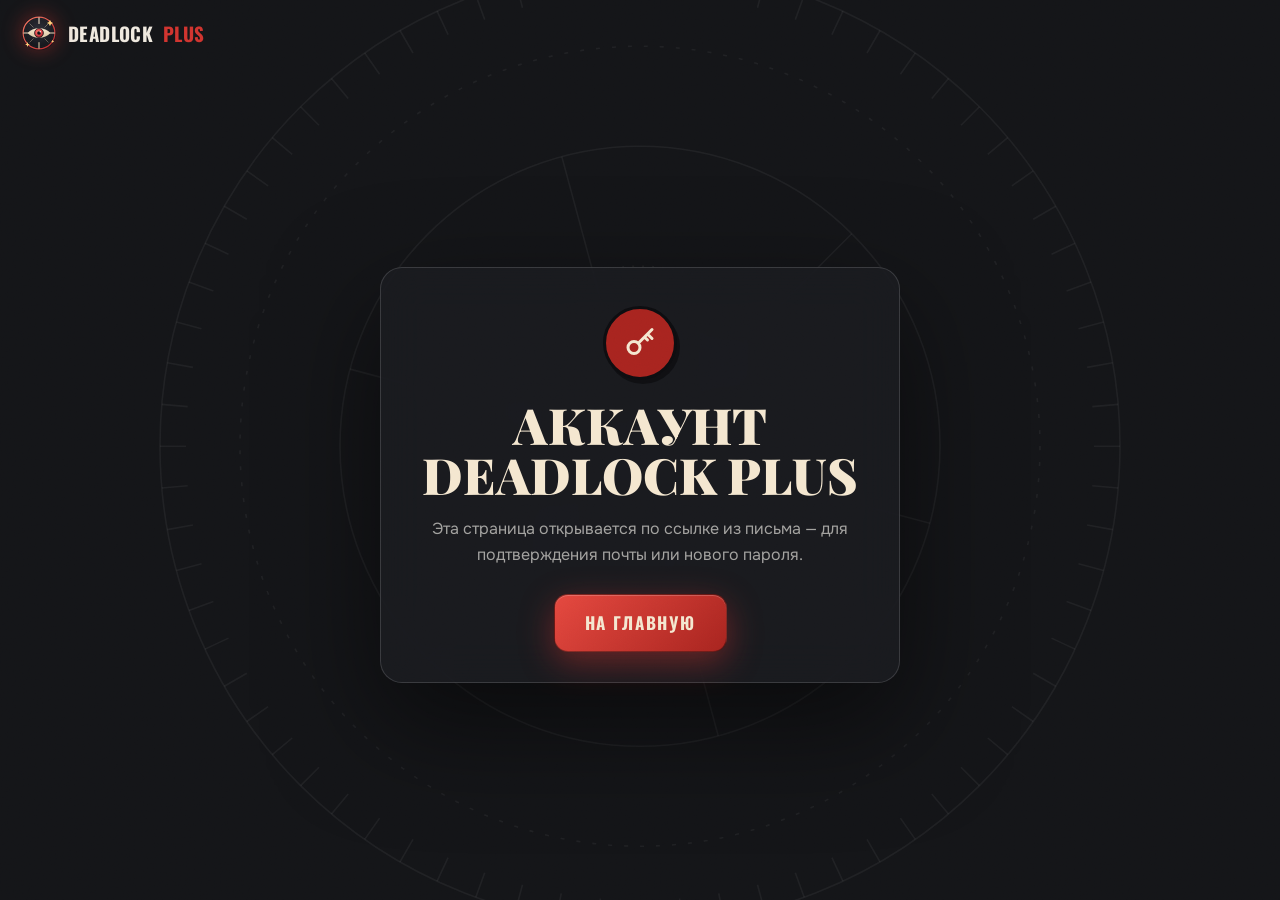
==== commit 8d1c984a: "Deadlock hero-select design Co-Authored-By: Claude Opus 5.5 <noreply@anthropic.com>" ====
--- a/auth.html
+++ b/auth.html
@@ -9,15 +9,14 @@
 <link rel="icon" href="assets/icon.svg" type="image/svg+xml">
 <link rel="preconnect" href="https://fonts.googleapis.com">
 <link rel="preconnect" href="https://fonts.gstatic.com" crossorigin>
-<link rel="stylesheet" href="https://fonts.googleapis.com/css2?family=Anton&family=Exo+2:wght@700;800&family=Onest:wght@400;500;600;700&display=swap">
+<link rel="stylesheet" href="https://fonts.googleapis.com/css2?family=Onest:wght@400;500;600;700&family=Oswald:wght@500;700&family=Playfair+Display:wght@900&display=swap">
 <link rel="stylesheet" href="style.css">
 </head>
 <body>
 <div class="grain" aria-hidden="true"></div>
 <nav class="nav solid"><div class="wrap"><a class="brand" href="./"><img src="assets/icon.svg" alt="" width="38" height="38">Deadlock <span>Plus</span></a></div></nav>
 <main class="page">
-  <div class="rays" aria-hidden="true"></div>
-  <canvas id="flow" aria-hidden="true" style="position:absolute;inset:0;width:100%;height:100%;z-index:-2"></canvas>
+  <div class="rings" aria-hidden="true"></div>
   <div class="glass" id="box"></div>
 </main>
 <script>
--- a/style.css
+++ b/style.css
@@ -1,167 +1,290 @@
-/* Deadlock Plus site: dark poster look — slanted condensed type, speed rays, film grain, a particle
-   figure-eight behind the hero, and animated Garagoro-style banners for the features. */
+/* Deadlock Plus site, styled after Deadlock's hero select screen: charcoal background with thin
+   occult rings, two-tone halftone posters cut on a diagonal, cream serif names, red tag labels and
+   round ability icons — plus floating cards and crossing marquee tapes. */
 :root{
-  --accent:#e5484d;--accent-2:#ff7a62;--violet:#9d8cff;--gold:#ffd27a;--green:#43d17c;
-  --bg:#08080b;--card:rgba(24,24,30,.72);--line:rgba(255,255,255,.08);--line-2:rgba(255,255,255,.14);
-  --fg:#f2f0ec;--muted:#a3a3ad;--faint:#6c6c78;
-  --display:"Anton","Exo 2",Impact,sans-serif;
+  --char:#141518;--char-2:#1b1c21;--ink:#0d0d10;--cream:#f4e7d0;--red:#d0342f;--red-2:#a8241f;--navy:#23394b;--green:#4ff0a0;
+  --fg:#efe9df;--muted:#a3a29f;--faint:#6f6f73;--line:rgba(255,255,255,.08);--line-2:rgba(255,255,255,.14);
+  --serif:"Playfair Display",Georgia,serif;--cond:"Oswald","Arial Narrow",sans-serif;
   color-scheme:dark;
 }
 *{box-sizing:border-box}
-html{scroll-behavior:smooth;scroll-padding-top:80px}
-body{margin:0;background:var(--bg);color:var(--fg);font:16px/1.6 "Onest",system-ui,"Segoe UI",sans-serif;-webkit-font-smoothing:antialiased;overflow-x:hidden}
+html{scroll-behavior:smooth;scroll-padding-top:90px}
+body{margin:0;background:var(--char);color:var(--fg);font:16px/1.6 "Onest",system-ui,"Segoe UI",sans-serif;-webkit-font-smoothing:antialiased;overflow-x:hidden}
 img{display:block;max-width:100%}
 a{color:inherit}
-::selection{background:var(--accent);color:#fff}
-.wrap{width:min(1200px,100% - 32px);margin:0 auto}
-
-/* film grain */
-.grain{position:fixed;inset:-50%;z-index:100;pointer-events:none;opacity:.07;mix-blend-mode:overlay;animation:grain .6s steps(4) infinite;
+button{font:inherit;color:inherit}
+::selection{background:var(--red);color:var(--cream)}
+.wrap{width:min(1240px,100% - 32px);margin:0 auto}
+
+/* paper grain over everything */
+.grain{position:fixed;inset:-50%;z-index:100;pointer-events:none;opacity:.06;mix-blend-mode:overlay;animation:grain .6s steps(4) infinite;
   background-image:url("data:image/svg+xml;utf8,<svg xmlns='http://www.w3.org/2000/svg' width='220' height='220'><filter id='n'><feTurbulence type='fractalNoise' baseFrequency='.85' numOctaves='3' stitchTiles='stitch'/></filter><rect width='100%' height='100%' filter='url(%23n)'/></svg>")}
 @keyframes grain{0%{transform:translate(0,0)}25%{transform:translate(-3%,2%)}50%{transform:translate(2%,-3%)}75%{transform:translate(-2%,-1%)}}
 
-/* nav */
-.nav{position:fixed;top:0;left:0;right:0;z-index:50;transition:background .3s,border-color .3s;border-bottom:1px solid transparent}
-.nav.solid{background:rgba(8,8,11,.78);backdrop-filter:blur(14px);-webkit-backdrop-filter:blur(14px);border-color:var(--line)}
-.nav .wrap{display:flex;align-items:center;gap:22px;height:68px}
-.brand{display:flex;align-items:center;gap:10px;text-decoration:none;font:800 18px "Exo 2",sans-serif}
-.brand svg,.brand img{width:38px;height:38px;filter:drop-shadow(0 0 10px rgba(229,72,77,.45))}
-.brand span{color:var(--accent)}
-.nav .links{display:flex;gap:22px;margin-left:auto}
-.nav .links a{text-decoration:none;color:var(--muted);font-weight:500;font-size:15px;transition:color .2s;position:relative}
-.nav .links a::after{content:"";position:absolute;left:0;right:0;bottom:-6px;height:2px;background:var(--accent);transform:scaleX(0);transition:transform .25s}
-.nav .links a:hover{color:var(--fg)}
+/* thin rotating rings, like the hero select background */
+.rings{position:absolute;pointer-events:none;z-index:-1;aspect-ratio:1;opacity:.9}
+.rings svg{width:100%;height:100%;overflow:visible}
+.rings .r1{animation:spin 140s linear infinite;transform-origin:center}
+.rings .r2{animation:spin 100s linear infinite reverse;transform-origin:center}
+@keyframes spin{to{transform:rotate(360deg)}}
+
+/* nav: floating glass pill */
+.nav{position:fixed;top:14px;left:0;right:0;z-index:50;pointer-events:none}
+.nav .pill{pointer-events:auto;width:min(1240px,100% - 24px);margin:0 auto;display:flex;align-items:center;gap:18px;height:62px;padding:0 10px 0 16px;border-radius:18px;
+  border:1px solid transparent;transition:background .3s,border-color .3s,box-shadow .3s}
+.nav.solid .pill{background:rgba(20,21,24,.78);backdrop-filter:blur(16px);-webkit-backdrop-filter:blur(16px);border-color:var(--line-2);box-shadow:0 18px 50px rgba(0,0,0,.45)}
+.brand{display:flex;align-items:center;gap:10px;text-decoration:none;font:700 19px var(--cond);letter-spacing:.02em;text-transform:uppercase;white-space:nowrap}
+.brand svg,.brand img{width:38px;height:38px;filter:drop-shadow(0 0 10px rgba(208,52,47,.45))}
+.brand span{color:var(--red)}
+.ver{font:500 12px var(--cond);letter-spacing:.14em;text-transform:uppercase;color:var(--muted);border:1px solid var(--line-2);border-radius:99px;padding:4px 11px;white-space:nowrap}
+.nav .links{display:flex;gap:24px;margin-left:auto}
+.nav .links a{text-decoration:none;color:var(--muted);font:500 14px var(--cond);letter-spacing:.12em;text-transform:uppercase;transition:color .2s;position:relative}
+.nav .links a::after{content:"";position:absolute;left:0;right:0;bottom:-6px;height:2px;background:var(--red);transform:scaleX(0);transition:transform .25s}
+.nav .links a:hover{color:var(--cream)}
 .nav .links a:hover::after{transform:scaleX(1)}
-.btn{display:inline-flex;align-items:center;justify-content:center;gap:10px;height:46px;padding:0 22px;border-radius:12px;border:1px solid var(--line-2);position:relative;overflow:hidden;
-  background:rgba(255,255,255,.04);color:var(--fg);font:700 15px "Onest",sans-serif;text-decoration:none;cursor:pointer;transition:transform .2s,background .2s,box-shadow .2s;white-space:nowrap}
+
+/* buttons */
+.btn{display:inline-flex;align-items:center;justify-content:center;gap:10px;height:48px;padding:0 24px;border-radius:12px;border:1px solid var(--line-2);position:relative;overflow:hidden;
+  background:rgba(255,255,255,.04);color:var(--cream);font:700 15px var(--cond);letter-spacing:.1em;text-transform:uppercase;text-decoration:none;cursor:pointer;
+  transition:transform .2s,background .2s,box-shadow .2s;white-space:nowrap}
 .btn:hover{background:rgba(255,255,255,.09);transform:translateY(-2px)}
-.btn.acc{background:linear-gradient(135deg,var(--accent-2),var(--accent));border-color:transparent;color:#fff;box-shadow:0 10px 34px rgba(229,72,77,.45)}
-.btn.acc:hover{box-shadow:0 14px 44px rgba(229,72,77,.6)}
-.btn.acc::after{content:"";position:absolute;top:0;bottom:0;left:-40%;width:35%;background:linear-gradient(90deg,transparent,rgba(255,255,255,.35),transparent);transform:skewX(-18deg);animation:shine 3.4s ease-in-out infinite}
+.btn.acc{background:linear-gradient(135deg,#e5483f,var(--red-2));border-color:rgba(0,0,0,.4);box-shadow:0 10px 34px rgba(208,52,47,.45),inset 0 1px 0 rgba(255,255,255,.2)}
+.btn.acc:hover{box-shadow:0 14px 44px rgba(208,52,47,.65),inset 0 1px 0 rgba(255,255,255,.2)}
+.btn.acc::after{content:"";position:absolute;top:0;bottom:0;left:-40%;width:35%;background:linear-gradient(90deg,transparent,rgba(255,255,255,.3),transparent);transform:skewX(-18deg);animation:shine 3.4s ease-in-out infinite}
 @keyframes shine{0%,60%{left:-40%}100%{left:130%}}
 .btn.big{height:58px;padding:0 30px;font-size:17px;border-radius:14px}
-.btn.small{height:38px;padding:0 16px;font-size:14px;border-radius:10px}
+.btn.small{height:40px;padding:0 18px;font-size:14px;border-radius:11px}
 .btn svg{width:20px;height:20px;flex:0 0 auto}
 
-/* hero */
-.hero{position:relative;min-height:100vh;display:flex;align-items:center;overflow:hidden;padding:110px 0 70px;isolation:isolate}
-#flow{position:absolute;inset:0;width:100%;height:100%;z-index:-2}
-.rays{position:absolute;inset:-40%;z-index:-3;opacity:.55;animation:spin 80s linear infinite;
-  background:repeating-conic-gradient(from 0deg at 70% 45%,transparent 0 7deg,rgba(229,72,77,.22) 7deg 7.5deg,transparent 7.5deg 15deg,rgba(255,255,255,.04) 15deg 15.4deg,transparent 15.4deg 22deg);
-  -webkit-mask:radial-gradient(circle at 70% 45%,transparent 6%,#000 28%,transparent 60%);mask:radial-gradient(circle at 70% 45%,transparent 6%,#000 28%,transparent 60%)}
-@keyframes spin{to{transform:rotate(360deg)}}
-.ghost{position:absolute;left:-3vw;top:50%;margin-top:-16vw;z-index:-1;white-space:nowrap;font:31vw/.8 var(--display);color:transparent;
-  -webkit-text-stroke:2px rgba(255,255,255,.06);transform:skew(-12deg) rotate(-7deg);pointer-events:none;user-select:none;animation:ghost 14s ease-in-out infinite alternate}
-@keyframes ghost{to{transform:skew(-12deg) rotate(-7deg) translateX(-4vw)}}
-.hero-grid{display:grid;grid-template-columns:minmax(0,1.05fr) minmax(0,1fr);gap:40px;align-items:center}
-.kicker{display:inline-flex;align-items:center;gap:12px;font:700 12.5px/1 "Exo 2",sans-serif;letter-spacing:.32em;text-transform:uppercase;color:var(--accent)}
-.kicker::before{content:"";width:46px;height:3px;border-radius:2px;background:var(--accent);box-shadow:0 0 14px var(--accent);animation:pulseBar 3s ease-in-out infinite;transform-origin:left}
-@keyframes pulseBar{50%{transform:scaleX(.55)}}
-h1.title{margin:18px 0 0;font:clamp(56px,7.4vw,148px)/.86 var(--display);text-transform:uppercase;letter-spacing:.005em;transform:skew(-8deg);transform-origin:left bottom;text-shadow:0 14px 50px rgba(0,0,0,.6)}
-h1.title .l{display:inline-block;opacity:0;transform:translateY(40px) rotate(6deg);animation:letter .7s cubic-bezier(.2,1.3,.3,1) forwards}
-h1.title span.p{display:block}
-h1.title span.p .l{color:var(--accent);background:linear-gradient(100deg,var(--accent-2),var(--accent) 45%,#b3232a);-webkit-background-clip:text;background-clip:text;-webkit-text-fill-color:transparent}
+/* red tag labels */
+.tags{display:flex;flex-wrap:wrap;gap:10px}
+.tags span,.tag{display:inline-block;padding:5px 14px 4px;background:var(--tag,var(--red-2));color:var(--cream);font:700 clamp(15px,1.4vw,21px)/1.15 var(--cond);letter-spacing:.04em;text-transform:uppercase;
+  box-shadow:3px 4px 0 rgba(0,0,0,.45);position:relative}
+.tags span::after,.tag::after{content:"";position:absolute;inset:0;opacity:.18;background:radial-gradient(circle,#000 1.1px,transparent 1.4px) 0 0/6px 6px}
+.tags span:nth-child(1){transform:rotate(-2.5deg)}
+.tags span:nth-child(2){transform:rotate(1.8deg) translateY(3px)}
+.tags span:nth-child(3){transform:rotate(-1.4deg)}
+
+/* round ability icons */
+.ab{--s:56px;width:var(--s);height:var(--s);border-radius:50%;display:grid;place-items:center;flex:0 0 auto;background:var(--abc,var(--red-2));
+  border:3px solid var(--ink);box-shadow:inset 0 0 0 4px rgba(0,0,0,.18),3px 4px 0 rgba(0,0,0,.4);color:var(--cream);transition:transform .3s cubic-bezier(.3,1.6,.5,1)}
+.ab svg{width:56%;height:56%;fill:none;stroke:currentColor;stroke-width:2.1;stroke-linecap:round;stroke-linejoin:round}
+.ab:hover{transform:scale(1.12) rotate(-6deg)}
+
+/* ---------- hero ---------- */
+.hero{position:relative;min-height:100vh;display:flex;align-items:center;overflow:hidden;padding:120px 0 80px;isolation:isolate}
+.hero .rings{width:min(1100px,120vw);left:-22%;top:50%;transform:translateY(-50%)}
+.hero-poster{position:absolute;z-index:-2;top:0;bottom:0;right:0;width:54%;clip-path:polygon(22% 0,100% 0,100% 100%,0 100%);background:#23394b;
+  animation:posterIn 1.1s cubic-bezier(.2,.8,.2,1) both}
+.hero-poster img{width:100%;height:100%;object-fit:cover}
+.hero-poster::after{content:"";position:absolute;inset:0;background:linear-gradient(90deg,rgba(20,21,24,.35),transparent 40%),linear-gradient(0deg,rgba(20,21,24,.7),transparent 30%)}
+@keyframes posterIn{from{clip-path:polygon(100% 0,100% 0,100% 100%,100% 100%)}}
+.hero-edge{position:absolute;z-index:-1;top:0;bottom:0;right:54%;width:0}
+.hero-grid{display:grid;grid-template-columns:minmax(0,1fr) minmax(0,1.05fr);gap:56px;align-items:center}
+.badge{display:inline-flex;align-items:center;gap:10px;padding:7px 14px;border-radius:99px;border:1px solid rgba(208,52,47,.35);background:rgba(208,52,47,.1);
+  font:500 12.5px var(--cond);letter-spacing:.16em;text-transform:uppercase;color:#ff8a7e}
+.badge i{width:7px;height:7px;border-radius:50%;background:var(--red);box-shadow:0 0 10px var(--red);animation:blink 2s ease-in-out infinite}
+@keyframes blink{50%{opacity:.3}}
+h1.title{margin:22px 0 0;font:900 clamp(52px,6.3vw,116px)/.9 var(--serif);text-transform:uppercase;letter-spacing:-.005em;color:var(--cream);text-shadow:5px 6px 0 rgba(0,0,0,.55)}
+h1.title > span{display:block}
+h1.title .l{display:inline-block;opacity:0;transform:translateY(46px) rotate(5deg);animation:letter .75s cubic-bezier(.2,1.3,.3,1) forwards}
+h1.title .p{color:var(--red)}
 @keyframes letter{to{opacity:1;transform:none}}
-.lead{margin:24px 0 0;max-width:540px;font-size:clamp(17px,1.5vw,20px);color:#d8d6d2}
-.lead b{color:#fff}
+.hero .tags{margin-top:22px}
+.lead{margin:26px 0 0;max-width:540px;font-size:clamp(17px,1.4vw,19.5px);color:#d9d3c9}
+.lead b{color:var(--cream)}
 .cta{display:flex;flex-wrap:wrap;gap:12px;margin-top:32px}
 .meta{margin-top:16px;font-size:13.5px;color:var(--faint)}
 .meta b{color:var(--muted);font-weight:600}
-.shot3d{perspective:1400px}
-.shot3d .frame{border-radius:16px;overflow:hidden;border:1px solid var(--line-2);box-shadow:0 40px 120px rgba(0,0,0,.65),0 0 90px rgba(229,72,77,.18);
-  transform:rotateY(-14deg) rotateX(6deg) rotateZ(1deg);transition:transform .6s cubic-bezier(.2,.8,.2,1);background:#111}
-.shot3d:hover .frame{transform:rotateY(-6deg) rotateX(3deg)}
-.float{animation:float 7s ease-in-out infinite}
-@keyframes float{50%{transform:translateY(-12px)}}
-
-/* sections */
-.sec{padding:100px 0}
-.sec-h{max-width:760px;margin-bottom:40px}
-.sec-h h2{margin:14px 0 0;font:clamp(40px,5.4vw,78px)/.92 var(--display);text-transform:uppercase;transform:skew(-6deg);transform-origin:left}
-.sec-h h2 em{font-style:normal;color:var(--accent)}
-.sec-h p{margin:16px 0 0;color:var(--muted);font-size:18px}
-
-/* animated banners (the same SVGs as the GitHub profile) */
-.banners{display:flex;flex-direction:column;gap:20px}
-.banner{display:block;border-radius:20px;overflow:hidden;position:relative;text-decoration:none;
-  transition:transform .45s cubic-bezier(.2,.8,.2,1),box-shadow .45s;box-shadow:0 20px 50px rgba(0,0,0,.35)}
-.banner img{width:100%;height:auto}
-.banner::after{content:"";position:absolute;inset:0;border-radius:inherit;pointer-events:none;opacity:0;transition:opacity .4s;
-  background:radial-gradient(600px circle at var(--mx,50%) var(--my,50%),rgba(255,255,255,.08),transparent 45%)}
-.banner:hover{transform:translateY(-6px) scale(1.01);box-shadow:0 30px 70px rgba(0,0,0,.5),0 0 0 1px rgba(255,255,255,.08),0 0 60px var(--glow,rgba(229,72,77,.25))}
-.banner:hover::after{opacity:1}
-
-/* screenshots */
-.shots{display:grid;grid-template-columns:1.3fr 1fr;gap:18px}
-.shots figure{margin:0;border-radius:16px;overflow:hidden;border:1px solid var(--line-2);background:#111;box-shadow:0 26px 70px rgba(0,0,0,.5);transition:transform .5s cubic-bezier(.2,.8,.2,1)}
-.shots figure:hover{transform:translateY(-6px) scale(1.01)}
-.shots figure:first-child{grid-row:span 2}
-.shots figure img{width:100%;height:100%;object-fit:cover}
-.shots figcaption{padding:12px 16px;font-size:14px;color:var(--muted);border-top:1px solid var(--line);background:#0e0e12}
-
-/* safety */
-.safe{display:grid;grid-template-columns:repeat(auto-fit,minmax(min(100%,260px),1fr));gap:14px}
-.safe div{padding:22px;border-radius:16px;border:1px solid var(--line);background:var(--card);transition:border-color .3s,transform .3s}
-.safe div:hover{border-color:rgba(67,209,124,.4);transform:translateY(-3px)}
-.safe b{display:flex;align-items:center;gap:10px;font-size:17px}
-.safe b::before{content:"";width:9px;height:9px;border-radius:50%;background:var(--green);box-shadow:0 0 12px var(--green);animation:blink 2.4s ease-in-out infinite}
-@keyframes blink{50%{opacity:.35}}
+.hero-shot{position:relative;perspective:1500px}
+.print{position:relative;border:6px solid var(--cream);border-radius:6px;box-shadow:12px 14px 0 rgba(0,0,0,.55),0 40px 110px rgba(0,0,0,.6);
+  transform:rotate(2.2deg) rotateY(-8deg);transition:transform .7s cubic-bezier(.2,.8,.2,1);background:#111;animation:printIn 1.1s .35s cubic-bezier(.2,.8,.2,1) both}
+.print img{width:100%;height:auto}
+.print::before{content:"";position:absolute;z-index:2;top:-18px;left:50%;width:120px;height:30px;margin-left:-60px;background:rgba(244,231,208,.55);transform:rotate(-3deg);box-shadow:0 2px 6px rgba(0,0,0,.25)}
+.hero-shot:hover .print{transform:rotate(0) rotateY(0)}
+@keyframes printIn{from{opacity:0;transform:rotate(9deg) translateY(60px) scale(.92)}}
+.hero-shot .abils{position:absolute;right:4%;bottom:-34px;display:flex;gap:12px;z-index:3}
+.hero-shot .abils .ab{animation:abIn .6s cubic-bezier(.3,1.6,.5,1) both}
+@keyframes abIn{from{opacity:0;transform:scale(.3)}}
+
+/* floating feature cards around the hero */
+.floaters{position:absolute;inset:0;z-index:-1;pointer-events:none}
+.fl{position:absolute;width:clamp(64px,6.4vw,108px);border-radius:8px;box-shadow:0 20px 40px rgba(0,0,0,.5);opacity:.95;
+  transform:translate(var(--px,0),var(--py,0)) rotate(var(--r));animation:drift var(--d,9s) ease-in-out infinite alternate;transition:transform .4s ease-out}
+.fl.dim{filter:blur(1.5px) brightness(.7);opacity:.7}
+@keyframes drift{to{translate:0 -18px}}
+
+/* ---------- crossing marquee tapes ---------- */
+.tapes{position:relative;height:150px;margin:10px 0 0;overflow:hidden}
+.tape{position:absolute;left:-5%;right:-5%;top:50%;height:52px;display:flex;align-items:center;overflow:hidden;box-shadow:0 10px 30px rgba(0,0,0,.4)}
+.tape.a{background:var(--red-2);color:var(--cream);transform:translateY(-50%) rotate(-3deg)}
+.tape.b{background:var(--cream);color:var(--ink);transform:translateY(-50%) rotate(2.4deg)}
+.tape .run{display:flex;flex:0 0 auto;white-space:nowrap;font:700 22px var(--cond);letter-spacing:.08em;text-transform:uppercase;animation:run 38s linear infinite}
+.tape.b .run{animation-direction:reverse;animation-duration:44s}
+.tape .run span{padding:0 18px}
+.tape .run span::after{content:"✦";padding-left:36px;opacity:.75}
+@keyframes run{to{transform:translateX(-50%)}}
+
+/* ---------- section headers ---------- */
+.sec{padding:110px 0;position:relative}
+.kick{font:500 13px var(--cond);letter-spacing:.3em;text-transform:uppercase;color:var(--red)}
+.h2{margin:12px 0 0;font:900 clamp(40px,5.4vw,84px)/.95 var(--serif);color:var(--cream);text-transform:uppercase;text-shadow:4px 5px 0 rgba(0,0,0,.5)}
+.h2 em{color:var(--red);font-style:italic;text-transform:none}
+.center{text-align:center}
+.center p.sub{margin:16px auto 0;max-width:640px;color:var(--muted);font-size:18px}
+
+/* ---------- select a feature ---------- */
+.sel{display:grid;grid-template-columns:minmax(0,.86fr) minmax(0,1.14fr);gap:0;align-items:stretch;border-radius:22px;overflow:hidden;
+  border:1px solid var(--line-2);background:var(--char-2);box-shadow:0 40px 110px rgba(0,0,0,.5);position:relative;isolation:isolate}
+.sel-left{padding:34px 34px 30px;position:relative;z-index:2;display:flex;flex-direction:column}
+.sel-left .rings{width:150%;left:-40%;top:-10%}
+.sel-h{margin:0;font:700 clamp(30px,3vw,46px)/1 var(--cond);letter-spacing:.02em;text-transform:uppercase;color:#8e9197}
+.sel-grid{display:grid;grid-template-columns:repeat(5,minmax(0,1fr));gap:10px;margin-top:22px}
+.pick{appearance:none;border:0;padding:0;background:none;cursor:pointer;position:relative;border-radius:6px;aspect-ratio:3/4;
+  transition:transform .35s cubic-bezier(.3,1.5,.5,1),filter .3s,box-shadow .3s;filter:brightness(.78) saturate(.85)}
+.pick img{width:100%;height:100%;border-radius:6px}
+.pick:hover{filter:none;transform:translateY(-4px)}
+.pick:focus-visible{outline:2px solid var(--green);outline-offset:3px}
+.pick.on{filter:none;z-index:2;transform:scale(1.16) rotate(-4deg);box-shadow:0 0 0 2.5px var(--green),0 0 30px rgba(79,240,160,.55),0 14px 30px rgba(0,0,0,.6)}
+.pick .nm{position:absolute;left:0;right:0;bottom:6px;text-align:center;font:700 11px var(--cond);letter-spacing:.06em;text-transform:uppercase;color:var(--cream);text-shadow:0 1px 3px #000;pointer-events:none}
+.sel-info{margin-top:auto;padding-top:28px}
+.sel-info b{display:block;font:700 clamp(19px,1.6vw,23px)/1.25 "Onest",sans-serif;color:var(--cream)}
+.sel-info p{margin:8px 0 0;color:var(--muted);font-size:15.5px;max-width:460px;min-height:3.2em}
+.sel-info .bar{display:flex;gap:6px;margin-top:18px}
+.sel-info .bar i{flex:1;height:3px;border-radius:2px;background:rgba(255,255,255,.1);overflow:hidden;position:relative}
+.sel-info .bar i.done{background:rgba(255,255,255,.35)}
+.sel-info .bar i.on::after{content:"";position:absolute;inset:0;background:var(--green);transform-origin:left;animation:prog var(--t,5s) linear forwards}
+.sel.paused .sel-info .bar i.on::after{animation-play-state:paused}
+@keyframes prog{from{transform:scaleX(0)}}
+.sel-poster{position:relative;min-height:600px;margin-left:-150px;clip-path:polygon(150px 0,100% 0,100% 100%,0 100%);background:var(--c2,#23394b);transition:background .5s}
+.sel-poster .art{position:absolute;inset:0}
+.sel-poster .art img{position:absolute;inset:0;width:100%;height:100%;object-fit:cover;object-position:40% 40%;transition:opacity .55s,transform 1.2s cubic-bezier(.2,.8,.2,1)}
+.sel-poster .art img.out{opacity:0;transform:scale(1.06) translateX(30px)}
+.sel-poster::before{content:"";position:absolute;z-index:3;inset:0;background:var(--ink);clip-path:polygon(150px 0,157px 0,7px 100%,0 100%)}
+.sel-poster::after{content:"";position:absolute;inset:0;background:linear-gradient(0deg,rgba(13,13,16,.55),transparent 45%)}
+.sp-txt{position:absolute;z-index:2;right:40px;bottom:36px;left:170px;display:flex;flex-direction:column;align-items:flex-end;text-align:right}
+.sp-num{font:500 13px var(--cond);letter-spacing:.3em;color:rgba(244,231,208,.7);margin-bottom:6px}
+.sp-name{margin:0;font:900 clamp(56px,6.6vw,118px)/.9 var(--serif);text-transform:uppercase;color:var(--cream);text-shadow:6px 7px 0 rgba(0,0,0,.6)}
+.sp-name.go{animation:nameIn .7s cubic-bezier(.2,.8,.2,1) both}
+@keyframes nameIn{from{opacity:0;transform:translateX(50px);clip-path:inset(-30% -10% -30% 100%)}to{clip-path:inset(-30% -10% -30% -10%)}}
+.sp-tags{justify-content:flex-end;margin-top:16px}
+.sp-tags span{--tag:color-mix(in srgb,var(--c1) 80%,#000)}
+.sp-tags.go span{animation:tagIn .6s cubic-bezier(.3,1.5,.5,1) both}
+.sp-tags.go span:nth-child(2){animation-delay:.08s}
+.sp-tags.go span:nth-child(3){animation-delay:.16s}
+@keyframes tagIn{from{opacity:0;translate:0 20px}}
+.sp-abs{display:flex;gap:12px;margin-top:22px}
+.sp-abs .ab{--abc:color-mix(in srgb,var(--c1) 76%,#000)}
+.sp-abs.go .ab{animation:abIn .55s cubic-bezier(.3,1.6,.5,1) both}
+.sp-abs.go .ab:nth-child(2){animation-delay:.07s}
+.sp-abs.go .ab:nth-child(3){animation-delay:.14s}
+.sp-abs.go .ab:nth-child(4){animation-delay:.21s}
+
+/* ---------- launcher screenshots ---------- */
+.tabs{display:flex;justify-content:center;flex-wrap:wrap;gap:8px;margin:34px 0 26px}
+.tabs button{border:1px solid var(--line-2);background:rgba(255,255,255,.03);border-radius:99px;padding:9px 18px;cursor:pointer;
+  font:500 14px var(--cond);letter-spacing:.12em;text-transform:uppercase;color:var(--muted);transition:all .25s}
+.tabs button:hover{color:var(--cream);border-color:rgba(255,255,255,.3)}
+.tabs button.on{background:var(--red-2);border-color:var(--red-2);color:var(--cream);box-shadow:0 8px 26px rgba(208,52,47,.45)}
+.screen{position:relative;max-width:1060px;margin:0 auto;border-radius:18px;padding:10px;background:linear-gradient(180deg,rgba(208,52,47,.5),rgba(208,52,47,.08));
+  box-shadow:0 0 90px rgba(208,52,47,.25),0 50px 120px rgba(0,0,0,.6)}
+.screen .inner{position:relative;border-radius:10px;overflow:hidden;background:#0e0e11;aspect-ratio:1220/790}
+.screen img{position:absolute;inset:0;width:100%;height:100%;object-fit:cover;object-position:top;transition:opacity .45s,transform .7s cubic-bezier(.2,.8,.2,1)}
+.screen img.out{opacity:0;transform:scale(1.03)}
+.screen .cap{margin:14px 6px 2px;font-size:14px;color:var(--muted);text-align:center}
+
+/* ---------- safety: three abilities ---------- */
+.safe{display:grid;grid-template-columns:repeat(3,minmax(0,1fr));gap:18px;margin-top:44px}
+.safe > div{padding:28px 26px;border-radius:18px;border:1px solid var(--line);background:linear-gradient(180deg,rgba(255,255,255,.035),rgba(255,255,255,.01));transition:border-color .3s,transform .3s}
+.safe > div:hover{border-color:rgba(79,240,160,.35);transform:translateY(-4px)}
+.safe .ab{--s:64px;--abc:#1d5c45}
+.safe h3{margin:18px 0 0;font:700 21px var(--cond);letter-spacing:.04em;text-transform:uppercase;color:var(--cream)}
 .safe p{margin:8px 0 0;color:var(--muted);font-size:15px}
 
-/* download */
-.dl{position:relative;overflow:hidden;border-radius:26px;border:1px solid var(--line-2);padding:64px 48px;text-align:center;isolation:isolate;
-  background:radial-gradient(600px 300px at 50% 0%,rgba(229,72,77,.28),transparent 70%),linear-gradient(180deg,#15151b,#0c0c10)}
-.dl::before{content:"";position:absolute;inset:-50%;z-index:-1;opacity:.35;animation:spin 60s linear infinite;
-  background:repeating-conic-gradient(from 0deg at 50% 0%,transparent 0 8deg,rgba(229,72,77,.18) 8deg 8.6deg,transparent 8.6deg 16deg)}
-.dl h2{margin:0;font:clamp(46px,6.5vw,96px)/.9 var(--display);text-transform:uppercase;transform:skew(-6deg)}
-.dl h2 span{color:var(--accent)}
-.dl p{margin:18px auto 0;max-width:620px;color:var(--muted)}
-.dl .cta{justify-content:center}
-.dl .note{margin-top:22px;font-size:13.5px;color:var(--faint)}
+/* ---------- download poster ---------- */
+.dl{position:relative;overflow:hidden;border-radius:24px;border:1px solid var(--line-2);background:var(--char-2);isolation:isolate;display:grid;grid-template-columns:minmax(0,1.1fr) minmax(0,.9fr);min-height:440px}
+.dl-txt{padding:56px 40px 52px 52px;position:relative;z-index:2}
+.dl .h2{font-size:clamp(46px,6vw,100px)}
+.dl .h2 span{color:var(--red)}
+.dl .tags{margin-top:18px}
+.dl p{margin:22px 0 0;max-width:520px;color:var(--muted)}
+.dl .note{margin-top:20px;font-size:13.5px;color:var(--faint);max-width:470px}
 .dl .note b{color:var(--muted)}
+.dl-art{position:relative;margin-left:-90px;clip-path:polygon(120px 0,100% 0,100% 100%,0 100%)}
+.dl-art img{position:absolute;inset:0;width:100%;height:100%;object-fit:cover}
+.dl-art .ab{position:absolute;--s:clamp(110px,12vw,170px);left:52%;top:50%;translate:-50% -50%;animation:bob 5s ease-in-out infinite}
+.dl-art .ab svg{stroke-width:1.8}
+@keyframes bob{50%{translate:-50% calc(-50% - 12px)}}
 
 footer{border-top:1px solid var(--line);padding:34px 0 46px;color:var(--faint);font-size:14px}
 footer .wrap{display:flex;flex-wrap:wrap;gap:16px 28px;align-items:center}
 footer a{color:var(--muted);text-decoration:none}
-footer a:hover{color:var(--fg)}
+footer a:hover{color:var(--cream)}
 footer .sp{flex:1}
 
 /* entrance on scroll */
-.rv{opacity:0;transform:translateY(30px);transition:opacity .8s cubic-bezier(.2,.8,.2,1),transform .8s cubic-bezier(.2,.8,.2,1)}
+.rv{opacity:0;transform:translateY(34px);transition:opacity .8s cubic-bezier(.2,.8,.2,1),transform .8s cubic-bezier(.2,.8,.2,1)}
 .rv.in{opacity:1;transform:none}
 
-/* simple pages (auth, privacy) */
-.page{min-height:100vh;display:grid;place-items:center;padding:110px 16px 60px;position:relative;isolation:isolate}
-.glass{width:min(520px,100%);padding:38px 34px 30px;border-radius:22px;text-align:center;background:rgba(16,16,22,.62);border:1px solid var(--line-2);
+/* ---------- simple pages (auth, privacy) ---------- */
+.page{min-height:100vh;display:grid;place-items:center;padding:110px 16px 60px;position:relative;isolation:isolate;overflow:hidden}
+.page .rings{width:min(1000px,140vw);left:50%;top:50%;translate:-50% -50%}
+.glass{width:min(520px,100%);padding:38px 34px 30px;border-radius:22px;text-align:center;background:rgba(27,28,33,.8);border:1px solid var(--line-2);
   backdrop-filter:blur(20px);-webkit-backdrop-filter:blur(20px);box-shadow:0 40px 110px rgba(0,0,0,.55);animation:pop .6s cubic-bezier(.2,.9,.25,1.15) both}
 @keyframes pop{from{opacity:0;transform:translateY(16px) scale(.97)}to{opacity:1;transform:none}}
-.glass .ic{width:72px;height:72px;margin:0 auto 20px;border-radius:20px;display:grid;place-items:center;background:rgba(229,72,77,.15);color:var(--accent)}
+.glass .ic{width:74px;height:74px;margin:0 auto 20px;border-radius:50%;display:grid;place-items:center;background:var(--red-2);color:var(--cream);border:3px solid var(--ink);box-shadow:3px 4px 0 rgba(0,0,0,.4)}
 .glass .ic svg{width:36px;height:36px}
-.glass .ic.ok{background:rgba(67,209,124,.14);color:var(--green)}
-.glass h1{margin:0;font:clamp(38px,6vw,58px)/.95 var(--display);text-transform:uppercase;transform:skew(-6deg)}
+.glass .ic.ok{background:#1d5c45}
+.glass h1{margin:0;font:900 clamp(34px,5vw,50px)/1 var(--serif);text-transform:uppercase;color:var(--cream)}
 .glass p{color:var(--muted);margin:16px 0 0}
 .glass .cta{justify-content:center;margin-top:26px}
 .glass small{display:block;margin-top:20px;color:var(--faint);font-size:13px}
 .form{display:flex;flex-direction:column;gap:12px;margin-top:24px;text-align:left}
 .form label{display:flex;flex-direction:column;gap:6px;font-size:13px;font-weight:600;color:var(--muted)}
 .form input{height:46px;border-radius:12px;border:1px solid var(--line-2);background:rgba(0,0,0,.35);color:var(--fg);padding:0 14px;font:15px "Onest",sans-serif;outline:none}
-.form input:focus{border-color:var(--accent)}
+.form input:focus{border-color:var(--red)}
 .err{min-height:20px;color:#ff8a8d;font-weight:600;font-size:14px;margin-top:6px}
 .or{display:flex;align-items:center;gap:12px;margin:22px 0 4px;color:var(--faint);font-size:13px}
 .or::before,.or::after{content:"";flex:1;height:1px;background:var(--line-2)}
-.doc{width:min(820px,100% - 32px);margin:0 auto;padding:120px 0 80px}
-.doc h1{font:clamp(40px,6vw,80px)/.95 var(--display);text-transform:uppercase;transform:skew(-6deg);margin:0 0 30px}
-.doc h2{font:800 22px "Exo 2",sans-serif;margin:36px 0 8px}
-.doc p,.doc li{color:#cfcdc9}
+.doc{width:min(820px,100% - 32px);margin:0 auto;padding:130px 0 80px}
+.doc h1{font:900 clamp(38px,6vw,76px)/.95 var(--serif);text-transform:uppercase;color:var(--cream);margin:0 0 30px;text-shadow:4px 5px 0 rgba(0,0,0,.5)}
+.doc h2{font:700 22px var(--cond);letter-spacing:.04em;text-transform:uppercase;color:var(--cream);margin:36px 0 8px}
+.doc p,.doc li{color:#d0cbc2}
 .doc .upd{color:var(--faint);font-size:14px}
 
-@media (max-width:900px){
-  .hero-grid{grid-template-columns:1fr}
-  h1.title{font-size:clamp(56px,15vw,120px)}
-  .shots{grid-template-columns:1fr}
-  .shots figure:first-child{grid-row:auto}
-  .nav .links{display:none}
-  .dl{padding:48px 22px}
-  .banner{border-radius:12px}
+@media (max-width:1000px){
+  .hero-grid{grid-template-columns:1fr;gap:70px}
+  .hero-poster{top:auto;height:min(46%,520px);width:100%;clip-path:polygon(0 14%,100% 0,100% 100%,0 100%)}
+  @keyframes posterIn{from{clip-path:polygon(0 100%,100% 100%,100% 100%,0 100%)}}
+  .sel{grid-template-columns:1fr}
+  .sel-poster{margin-left:0;min-height:0;aspect-ratio:4/3;clip-path:polygon(0 8%,100% 0,100% 100%,0 100%)}
+  .sel-poster::before{display:none}
+  .sp-txt{left:20px;right:22px;bottom:22px}
+  .dl{grid-template-columns:1fr}
+  .dl-art{margin:0;height:260px;clip-path:polygon(0 14%,100% 0,100% 100%,0 100%)}
+  .dl-txt{padding:44px 24px 10px}
+  .safe{grid-template-columns:1fr}
+}
+@media (max-width:760px){
+  .nav .links,.ver,.floaters{display:none}
+  .hero-poster{height:400px}
+  .nav .pill{gap:10px;justify-content:space-between}
+  h1.title{font-size:13vw}
+  .sel-left{padding:24px 16px 22px}
+  .sel-grid{gap:7px}
+  .pick .nm{display:none}
+  .sp-name{font-size:12vw}
+  .sel-poster{aspect-ratio:1}
+  .sel-poster .art img{object-position:50% 10%}
+  .sp-tags span{font-size:13px;padding:4px 10px 3px}
+  .sp-tags{gap:7px;margin-top:10px}
+  .sp-abs{margin-top:14px;gap:9px}
+  .sp-abs .ab{--s:44px}
+  .tags span{font-size:15px}
+  .tape .run{font-size:17px}
+  .tapes{height:120px}
+  .tape{height:42px}
+  .hero-shot .abils .ab{--s:44px}
+  .sec{padding:80px 0}
 }
 @media (prefers-reduced-motion:reduce){*{animation:none!important;transition:none!important}.rv{opacity:1;transform:none}h1.title .l{opacity:1;transform:none}}
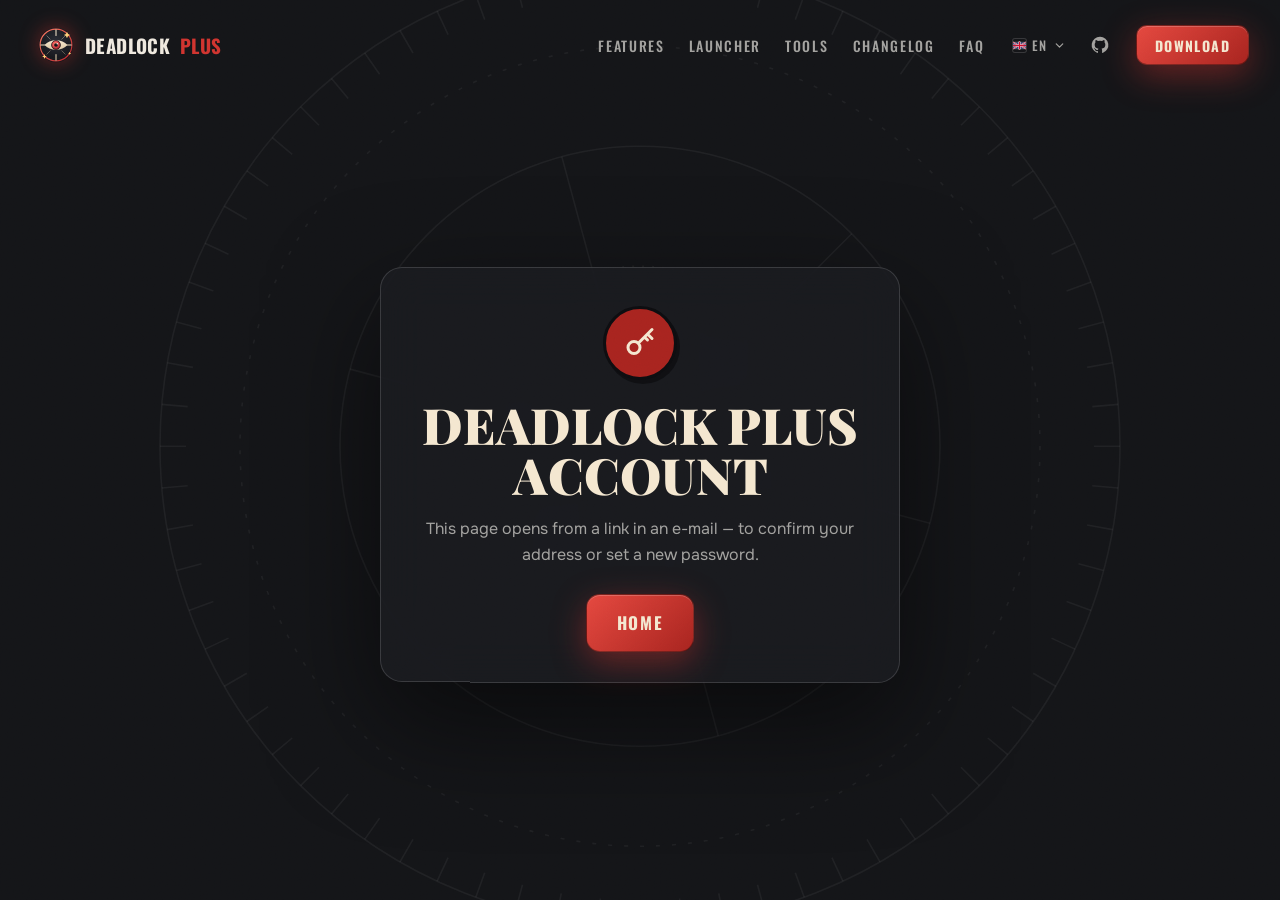
==== commit 2f66faf5: "Site: RU/EN switch, GitHub link, new-version badge Co-Authored-By: Claude Opus 5.5 <noreply@anthropi" ====
--- a/auth.html
+++ b/auth.html
@@ -14,11 +14,16 @@
 </head>
 <body>
 <div class="grain" aria-hidden="true"></div>
-<nav class="nav solid"><div class="wrap"><a class="brand" href="./"><img src="assets/icon.svg" alt="" width="38" height="38">Deadlock <span>Plus</span></a></div></nav>
+<nav class="nav solid"><div class="pill">
+  <a class="brand" href="./"><img src="assets/icon.svg" alt="" width="38" height="38">Deadlock <span>Plus</span></a>
+  <div class="links"><a href="./#features">Функции</a><a href="./#shots">Лаунчер</a><a href="./#tools">Инструменты</a><a href="changelog.html">Изменения</a><a href="./#faq">Вопросы</a></div>
+  <a class="btn acc small" href="./#download">Скачать</a>
+</div></nav>
 <main class="page">
   <div class="rings" aria-hidden="true"></div>
   <div class="glass" id="box"></div>
 </main>
+<script src="lang.js"></script>
 <script>
 // Page the e-mail links (confirm address, reset password) lead to. Supabase puts the session in the
 // address fragment; it is read once, removed from the address bar and kept only in memory.
@@ -34,6 +39,7 @@
 const KEY = '<svg viewBox="0 0 24 24" fill="none" stroke="currentColor" stroke-width="2" stroke-linecap="round" stroke-linejoin="round"><circle cx="8" cy="15" r="4"/><path d="M11 12l9-9M17 6l3 3M15 8l2 2"/></svg>';
 const BAD = '<svg viewBox="0 0 24 24" fill="none" stroke="currentColor" stroke-width="2.2" stroke-linecap="round"><circle cx="12" cy="12" r="9"/><path d="M12 7v6M12 16.5v.5"/></svg>';
 const box = document.getElementById("box");
+const T = window.T;
 const openBtn = (label) => `<a class="btn acc big" href="${esc(appLink)}">${label}</a>`;
 
 const type = q.get("type");
@@ -42,31 +48,31 @@
 
 if (error) {
   const expired = /expired|invalid/i.test(error);
-  box.innerHTML = `<div class="ic">${BAD}</div><h1>Ссылка не сработала</h1>
-    <p>${expired ? "Ссылка из письма устарела или уже использована." : esc(error)} Открой Deadlock Plus и запроси новое письмо — на экране входа или через «Забыли пароль?».</p>
-    <div class="cta">${openBtn("Открыть Deadlock Plus")}<a class="btn big" href="./">На сайт</a></div>`;
+  box.innerHTML = `<div class="ic">${BAD}</div><h1>${T("Ссылка не сработала", "The link didn’t work")}</h1>
+    <p>${expired ? T("Ссылка из письма устарела или уже использована.", "The link from the e-mail has expired or was already used.") : esc(error)} ${T("Открой Deadlock Plus и запроси новое письмо — на экране входа или через «Забыли пароль?».", "Open Deadlock Plus and ask for a new e-mail — on the sign-in screen or via “Forgot password?”.")}</p>
+    <div class="cta">${openBtn(T("Открыть Deadlock Plus", "Open Deadlock Plus"))}<a class="btn big" href="./">${T("На сайт", "To the site")}</a></div>`;
 } else if (access && type === "recovery") {
-  box.innerHTML = `<div class="ic">${KEY}</div><h1>Новый пароль</h1>
-    <p>Задай новый пароль для аккаунта Deadlock Plus.</p>
-    <div class="form"><label>Новый пароль<input id="p1" type="password" autocomplete="new-password" placeholder="минимум 8 символов, буквы и цифры"></label>
-      <label>Ещё раз<input id="p2" type="password" autocomplete="new-password"></label>
-      <button class="btn acc big" id="save">Сохранить пароль</button><div class="err" id="err"></div></div>
-    ${mobile ? "" : `<div class="or">или</div><div class="cta" style="margin-top:8px">${openBtn("Задать в Deadlock Plus")}</div>`}`;
+  box.innerHTML = `<div class="ic">${KEY}</div><h1>${T("Новый пароль", "New password")}</h1>
+    <p>${T("Задай новый пароль для аккаунта Deadlock Plus.", "Set a new password for your Deadlock Plus account.")}</p>
+    <div class="form"><label>${T("Новый пароль", "New password")}<input id="p1" type="password" autocomplete="new-password" placeholder="${T("минимум 8 символов, буквы и цифры", "at least 8 characters, letters and digits")}"></label>
+      <label>${T("Ещё раз", "Again")}<input id="p2" type="password" autocomplete="new-password"></label>
+      <button class="btn acc big" id="save">${T("Сохранить пароль", "Save password")}</button><div class="err" id="err"></div></div>
+    ${mobile ? "" : `<div class="or">${T("или", "or")}</div><div class="cta" style="margin-top:8px">${openBtn(T("Задать в Deadlock Plus", "Set it in Deadlock Plus"))}</div>`}`;
   const save = async () => {
     const a = document.getElementById("p1").value, b = document.getElementById("p2").value, err = document.getElementById("err");
     err.textContent = "";
-    if (a !== b) return (err.textContent = "Пароли не совпадают.");
-    if (a.length < 8 || !/\p{L}/u.test(a) || !/\d/.test(a)) return (err.textContent = "Пароль: минимум 8 символов, буквы и цифры.");
+    if (a !== b) return (err.textContent = T("Пароли не совпадают.", "The passwords don’t match."));
+    if (a.length < 8 || !/\p{L}/u.test(a) || !/\d/.test(a)) return (err.textContent = T("Пароль: минимум 8 символов, буквы и цифры.", "Password: at least 8 characters, letters and digits."));
     const btn = document.getElementById("save");
     btn.disabled = true;
     try {
       const r = await fetch(SUPABASE_URL + "/auth/v1/user", { method: "PUT", headers: { apikey: SUPABASE_KEY, Authorization: "Bearer " + access, "Content-Type": "application/json" }, body: JSON.stringify({ password: a }) });
       if (!r.ok) {
         const j = await r.json().catch(() => ({}));
-        throw new Error(/same_password/.test(j.error_code) ? "Новый пароль совпадает со старым." : /weak/.test(j.error_code) ? "Пароль слишком простой." : r.status === 401 ? "Ссылка устарела — запроси новое письмо." : "Не получилось, попробуй ещё раз.");
+        throw new Error(/same_password/.test(j.error_code) ? T("Новый пароль совпадает со старым.", "The new password is the same as the old one.") : /weak/.test(j.error_code) ? T("Пароль слишком простой.", "The password is too simple.") : r.status === 401 ? T("Ссылка устарела — запроси новое письмо.", "The link has expired — ask for a new e-mail.") : T("Не получилось, попробуй ещё раз.", "That didn’t work, try again."));
       }
-      box.innerHTML = `<div class="ic ok">${OK}</div><h1>Пароль изменён</h1><p>Теперь входи в Deadlock Plus с новым паролем.</p>
-        <div class="cta">${mobile ? `<a class="btn big" href="./">На сайт</a>` : `<a class="btn acc big" href="deadlockplus://auth">Открыть Deadlock Plus</a>`}</div>`;
+      box.innerHTML = `<div class="ic ok">${OK}</div><h1>${T("Пароль изменён", "Password changed")}</h1><p>${T("Теперь входи в Deadlock Plus с новым паролем.", "Sign in to Deadlock Plus with the new password from now on.")}</p>
+        <div class="cta">${mobile ? `<a class="btn big" href="./">${T("На сайт", "To the site")}</a>` : `<a class="btn acc big" href="deadlockplus://auth">${T("Открыть Deadlock Plus", "Open Deadlock Plus")}</a>`}</div>`;
     } catch (e) {
       err.textContent = e.message;
       btn.disabled = false;
@@ -75,16 +81,16 @@
   document.getElementById("save").onclick = save;
   box.querySelectorAll("input").forEach((i) => (i.onkeydown = (e) => { if (e.key === "Enter") save(); }));
 } else if (access) {
-  box.innerHTML = `<div class="ic ok">${OK}</div><h1>Почта подтверждена</h1>
+  box.innerHTML = `<div class="ic ok">${OK}</div><h1>${T("Почта подтверждена", "E-mail confirmed")}</h1>
     ${mobile
-      ? `<p>Готово! Открой Deadlock Plus на компьютере и войди со своей почтой и паролем.</p><div class="cta"><a class="btn big" href="./">На сайт</a></div>`
-      : `<p>Готово! Нажми кнопку — Deadlock Plus откроется и сам войдёт в аккаунт. Браузер спросит «Открыть Deadlock Plus?» — разреши.</p>
-         <div class="cta">${openBtn("Открыть Deadlock Plus")}</div>
-         <small>Не открывается? Запусти Deadlock Plus сам и войди с почтой и паролем.</small>`}`;
+      ? `<p>${T("Готово! Открой Deadlock Plus на компьютере и войди со своей почтой и паролем.", "Done! Open Deadlock Plus on your PC and sign in with your e-mail and password.")}</p><div class="cta"><a class="btn big" href="./">${T("На сайт", "To the site")}</a></div>`
+      : `<p>${T("Готово! Нажми кнопку — Deadlock Plus откроется и сам войдёт в аккаунт. Браузер спросит «Открыть Deadlock Plus?» — разреши.", "Done! Press the button — Deadlock Plus opens and signs you in. The browser will ask “Open Deadlock Plus?” — allow it.")}</p>
+         <div class="cta">${openBtn(T("Открыть Deadlock Plus", "Open Deadlock Plus"))}</div>
+         <small>${T("Не открывается? Запусти Deadlock Plus сам и войди с почтой и паролем.", "Doesn’t open? Start Deadlock Plus yourself and sign in with your e-mail and password.")}</small>`}`;
 } else {
-  box.innerHTML = `<div class="ic">${KEY}</div><h1>Аккаунт Deadlock Plus</h1>
-    <p>Эта страница открывается по ссылке из письма — для подтверждения почты или нового пароля.</p>
-    <div class="cta"><a class="btn acc big" href="./">На главную</a></div>`;
+  box.innerHTML = `<div class="ic">${KEY}</div><h1>${T("Аккаунт Deadlock Plus", "Deadlock Plus account")}</h1>
+    <p>${T("Эта страница открывается по ссылке из письма — для подтверждения почты или нового пароля.", "This page opens from a link in an e-mail — to confirm your address or set a new password.")}</p>
+    <div class="cta"><a class="btn acc big" href="./">${T("На главную", "Home")}</a></div>`;
 }
 </script>
 <script src="fx.js"></script>
--- a/style.css
+++ b/style.css
@@ -288,3 +288,179 @@
   .sec{padding:80px 0}
 }
 @media (prefers-reduced-motion:reduce){*{animation:none!important;transition:none!important}.rv{opacity:1;transform:none}h1.title .l{opacity:1;transform:none}}
+
+/* ---------- demo toast on the launcher screenshot ---------- */
+.screen .inner{position:relative}
+.demo-toast{position:absolute;right:18px;bottom:18px;display:flex;gap:12px;align-items:center;min-width:250px;padding:12px 14px;border-radius:12px;
+  background:rgba(22,23,27,.94);border:1px solid var(--line-2);box-shadow:0 16px 40px rgba(0,0,0,.55);opacity:0;transform:translateY(16px);transition:opacity .4s,transform .5s cubic-bezier(.3,1.4,.5,1)}
+.demo-toast.show{opacity:1;transform:none}
+.dt-ic{width:30px;height:30px;border-radius:50%;flex:0 0 auto;border:3px solid rgba(208,52,47,.3);border-top-color:var(--red);animation:spin .8s linear infinite}
+.demo-toast.done .dt-ic{animation:none;border:0;background:#1d5c45 url("data:image/svg+xml;utf8,<svg xmlns='http://www.w3.org/2000/svg' viewBox='0 0 24 24' fill='none' stroke='%23f4e7d0' stroke-width='3' stroke-linecap='round' stroke-linejoin='round'><path d='M5 12.5l4.5 4.5L19 7'/></svg>") center/60% no-repeat}
+.demo-toast b{display:block;font:700 13px "Onest",sans-serif;color:var(--cream)}
+.demo-toast small{display:block;font-size:12px;color:var(--muted)}
+.dt-bar{display:block;height:4px;margin-top:7px;border-radius:2px;background:rgba(255,255,255,.1);overflow:hidden}
+.dt-bar i{display:block;height:100%;width:0;background:var(--red);transition:width 1.8s linear}
+.demo-toast.run .dt-bar i{width:100%}
+.demo-toast.done .dt-bar{opacity:0}
+
+/* ---------- stats strip ---------- */
+.stats-sec{padding:10px 0 40px}
+.stats{display:grid;grid-template-columns:repeat(4,minmax(0,1fr));gap:14px}
+.stat{padding:22px 22px 20px;border-radius:16px;border:1px solid var(--line);background:linear-gradient(180deg,rgba(255,255,255,.04),rgba(255,255,255,.01))}
+.stat small{display:block;font:500 13px "Onest",sans-serif;color:var(--muted)}
+.stat b{display:block;margin:6px 0 4px;font:900 clamp(30px,3.2vw,46px)/1 var(--serif);color:var(--cream)}
+.stat span,.stat a{font-size:13px;color:var(--faint)}
+.stat a{color:var(--muted)}
+
+/* ---------- tools ---------- */
+.tools{margin-top:40px;border-radius:22px;border:1px solid var(--line-2);background:var(--char-2);overflow:hidden;box-shadow:0 40px 110px rgba(0,0,0,.45)}
+.tool-tabs{display:grid;grid-template-columns:repeat(3,minmax(0,1fr));border-bottom:1px solid var(--line)}
+.tool-tabs button{display:grid;grid-template-columns:auto 1fr;grid-template-rows:auto auto;column-gap:14px;align-items:center;text-align:left;padding:18px 22px;border:0;background:none;cursor:pointer;
+  color:var(--muted);border-bottom:3px solid transparent;transition:background .2s,border-color .2s}
+.tool-tabs button .ab{--s:44px;grid-row:span 2}
+.tool-tabs button b{font:700 16px var(--cond);letter-spacing:.04em;text-transform:uppercase;color:var(--cream)}
+.tool-tabs button small{font-size:12.5px}
+.tool-tabs button:hover{background:rgba(255,255,255,.03)}
+.tool-tabs button.on{border-bottom-color:var(--red);background:rgba(208,52,47,.07)}
+.tool{display:grid;grid-template-columns:minmax(0,1fr) minmax(0,1fr);gap:28px;padding:28px}
+.tool[hidden]{display:none}
+.tool[data-pane=roll]{grid-template-columns:1fr}
+.roll-stage{position:relative;height:200px;overflow:hidden;border-radius:14px;background:#0f1013;border:1px solid var(--line);
+  -webkit-mask:linear-gradient(90deg,transparent,#000 18%,#000 82%,transparent);mask:linear-gradient(90deg,transparent,#000 18%,#000 82%,transparent)}
+.roll-track{position:absolute;top:20px;left:0;display:flex;gap:12px;will-change:transform}
+.roll-track img{width:120px;max-width:none;flex:0 0 auto;height:160px;border-radius:10px;object-fit:cover;object-position:top;background:#1b1c21;border:1px solid var(--line)}
+.roll-pick{position:absolute;left:50%;top:10px;bottom:10px;width:132px;margin-left:-66px;border-radius:12px;border:2px solid var(--green);box-shadow:0 0 30px rgba(79,240,160,.5);pointer-events:none}
+.roll-out{display:flex;align-items:center;justify-content:space-between;gap:16px;margin-top:20px}
+.roll-out small{display:block;color:var(--muted);font-size:13px}
+.roll-out b{display:block;font:900 clamp(34px,4vw,56px)/1 var(--serif);color:var(--cream);text-transform:uppercase}
+.xh-view{aspect-ratio:16/10;border-radius:14px;border:1px solid var(--line);background:radial-gradient(60% 60% at 50% 50%,rgba(208,52,47,.18),transparent 70%),linear-gradient(180deg,#2a2d36,#111216);display:grid;place-items:center}
+.xh-view svg{width:70%;height:70%}
+.xh-sw{display:flex;gap:8px;margin-top:12px;flex-wrap:wrap}
+.xh-sw button{width:30px;height:30px;border-radius:50%;border:2px solid transparent;cursor:pointer}
+.xh-sw button.on{border-color:#fff;box-shadow:0 0 0 2px rgba(0,0,0,.5)}
+.xh-r,.cfg-l{display:flex;flex-direction:column;gap:12px}
+.xh-r label,.cfg-l label{display:flex;flex-direction:column;gap:6px;font-size:13.5px;color:var(--muted)}
+.xh-r label:not(.chk){display:grid;grid-template-columns:1fr auto;row-gap:6px}
+.xh-r label b{color:var(--cream);font:700 13px var(--cond)}
+.xh-r label input[type=range]{grid-column:1/-1;width:100%}
+.xh-r input[type=range]{accent-color:var(--red)}
+label.chk{flex-direction:row!important;align-items:center;gap:10px!important;cursor:pointer}
+label.chk input{width:18px;height:18px;accent-color:var(--red)}
+.cfg-l select,.cfg-l input[type=number]{height:42px;border-radius:10px;border:1px solid var(--line-2);background:#0f1013;color:var(--fg);padding:0 12px;font:14px "Onest",sans-serif}
+.code-out{font:12.5px/1.6 Consolas,monospace;color:#cfc8bb;padding:12px 14px;border-radius:10px;background:#0c0c0f;border:1px solid var(--line);white-space:pre-wrap;word-break:break-all;min-height:90px}
+.code-out .c{color:var(--faint)}
+.note-s{margin:4px 0 0;font-size:12.5px;color:var(--faint)}
+.note-s code{color:var(--muted)}
+
+/* ---------- FAQ ---------- */
+.faq-wrap{display:grid;grid-template-columns:minmax(0,.8fr) minmax(0,1.2fr);gap:40px;align-items:start}
+.faq{display:flex;flex-direction:column;gap:10px}
+.faq details{border-radius:14px;border:1px solid var(--line);background:linear-gradient(180deg,rgba(255,255,255,.035),rgba(255,255,255,.01));transition:border-color .2s}
+.faq details[open]{border-color:rgba(208,52,47,.35)}
+.faq summary{list-style:none;cursor:pointer;padding:18px 20px;font:600 16px "Onest",sans-serif;color:var(--cream);display:flex;justify-content:space-between;gap:12px}
+.faq summary::-webkit-details-marker{display:none}
+.faq summary::after{content:"+";font:700 22px/1 var(--cond);color:var(--red);transition:transform .25s}
+.faq details[open] summary::after{transform:rotate(45deg)}
+.faq details p{margin:0;padding:0 20px 18px;color:var(--muted);animation:faqIn .35s ease}
+@keyframes faqIn{from{opacity:0;transform:translateY(-6px)}}
+
+/* ---------- changelog page ---------- */
+.cl{width:min(980px,100% - 32px);margin:0 auto;padding:130px 0 80px}
+.cl .h2{margin-bottom:8px}
+.cl-bar{display:flex;flex-wrap:wrap;gap:10px;align-items:center;margin:26px 0 30px;position:sticky;top:84px;z-index:5;padding:10px;border-radius:14px;background:rgba(20,21,24,.85);backdrop-filter:blur(14px);border:1px solid var(--line)}
+.cl-bar input{flex:1;min-width:200px;height:40px;border-radius:10px;border:1px solid var(--line-2);background:#0f1013;color:var(--fg);padding:0 14px;font:14px "Onest",sans-serif}
+.seg2{display:inline-flex;gap:2px;padding:3px;border-radius:10px;background:rgba(255,255,255,.04);border:1px solid var(--line)}
+.seg2 button{border:0;background:none;color:var(--muted);border-radius:7px;padding:7px 12px;cursor:pointer;font:600 13px "Onest",sans-serif}
+.seg2 button small{font:700 11px var(--cond);opacity:.7;margin-left:4px}
+.seg2 button.on{background:var(--red-2);color:var(--cream)}
+.cl-v{position:relative;padding:0 0 34px 34px;border-left:2px solid var(--line-2);margin-left:10px}
+.cl-v::before{content:"";position:absolute;left:-9px;top:6px;width:16px;height:16px;border-radius:50%;background:var(--red);box-shadow:0 0 14px rgba(208,52,47,.6)}
+.cl-vh{display:flex;align-items:baseline;gap:14px;flex-wrap:wrap}
+.cl-vh h3{margin:0;font:900 34px/1 var(--serif);color:var(--cream)}
+.cl-vh small{color:var(--faint)}
+.cl-vh a{font-size:12.5px;color:var(--faint);text-decoration:none;opacity:0;transition:opacity .2s}
+.cl-v:hover .cl-vh a{opacity:1}
+.cl-g{margin-top:16px}
+.cl-g h4{display:flex;align-items:center;gap:10px;margin:0 0 8px;font:700 15px var(--cond);letter-spacing:.06em;text-transform:uppercase;color:var(--cream)}
+.cl-k{font:700 11px var(--cond);letter-spacing:.08em;padding:3px 8px;border-radius:6px}
+.cl-k.new{background:rgba(79,240,160,.12);color:var(--green)}
+.cl-k.improved{background:rgba(74,163,240,.14);color:#6cb6ff}
+.cl-k.fix{background:rgba(231,191,87,.14);color:#e7bf57}
+.cl-app{font-size:11px;color:var(--faint);border:1px solid var(--line-2);border-radius:99px;padding:1px 8px}
+.cl-g ul{margin:0;padding-left:18px}
+.cl-g li{margin:5px 0;color:#d0cbc2}
+.cl-g mark{background:rgba(208,52,47,.35);color:var(--cream);border-radius:3px}
+.cl-empty{padding:40px;text-align:center;color:var(--faint)}
+
+@media (max-width:1000px){
+  .stats{grid-template-columns:repeat(2,minmax(0,1fr))}
+  .tool,.faq-wrap{grid-template-columns:1fr}
+  .tool-tabs{grid-template-columns:1fr}
+}
+@media (max-width:760px){
+  .tool{padding:18px}
+  .demo-toast{display:none}
+  .cl-bar{top:76px}
+  .stat{padding:16px}
+  .stat b{font-size:26px}
+  .seg2{flex-wrap:wrap}
+  .cl-bar .seg2{width:100%}
+  .cl-bar .seg2 button{flex:1 1 auto}
+}
+
+/* plainer, smaller section headings */
+.h2{font-size:clamp(30px,3.2vw,46px);text-shadow:3px 4px 0 rgba(0,0,0,.45)}
+.center p.sub{font-size:16px;margin-top:10px}
+
+/* clickable launcher menu on the screenshot */
+.hots{position:absolute;inset:0;pointer-events:none}
+.hot{position:absolute;pointer-events:auto;border:0;padding:0;background:transparent;border-radius:9px;cursor:pointer;transition:background .15s,box-shadow .15s}
+.hot:hover{background:rgba(255,255,255,.08);box-shadow:0 0 0 1px rgba(255,255,255,.18)}
+.hot:focus-visible{outline:2px solid var(--red);outline-offset:1px}
+.screen.hint .hot[data-hot]{animation:hotHint 1.6s ease-in-out 2}
+@keyframes hotHint{50%{background:rgba(208,52,47,.18)}}
+.tabs{gap:6px}
+.tabs button{padding:7px 14px;font-size:13px}
+
+/* live numbers */
+.live-h{display:flex;align-items:center;gap:10px;flex-wrap:wrap;margin-bottom:12px;color:var(--muted);font-size:13px}
+.live-h b{font:700 15px var(--cond);letter-spacing:.06em;text-transform:uppercase;color:var(--cream)}
+.live-h .sp{flex:1}
+.live-dot{width:9px;height:9px;border-radius:50%;background:var(--green);box-shadow:0 0 10px var(--green);animation:blink 1.6s ease-in-out infinite}
+.stat b{transition:color .4s}
+.stat b.bump{color:var(--green)}
+.dl-count{margin-top:12px;font-size:13.5px;color:var(--faint);text-align:center}
+.dl-count b,.dl-count a{color:var(--muted)}
+
+/* header: language switch and GitHub */
+.nav-x{display:flex;align-items:center;gap:6px}
+.lang{position:relative}
+.lang-b{display:flex;align-items:center;gap:6px;height:36px;padding:0 10px;border:0;border-radius:10px;background:none;color:var(--muted);cursor:pointer;font:500 13px var(--cond);letter-spacing:.08em}
+.lang-b:hover,.gh:hover{background:rgba(255,255,255,.06);color:var(--cream)}
+.lang-b span{font-size:15px;letter-spacing:0}
+.lang-b svg{width:13px;height:13px;fill:none;stroke:currentColor;stroke-width:2.2;stroke-linecap:round;stroke-linejoin:round}
+.lang-m{position:absolute;right:0;top:calc(100% + 6px);min-width:150px;padding:5px;border-radius:12px;background:#1b1c21;border:1px solid var(--line-2);box-shadow:0 18px 40px rgba(0,0,0,.5);z-index:60}
+.lang-m button{display:flex;align-items:center;gap:9px;width:100%;padding:8px 10px;border:0;border-radius:8px;background:none;color:var(--fg);cursor:pointer;font:500 14px "Onest",sans-serif;text-align:left}
+.lang-m button:hover{background:rgba(255,255,255,.06)}
+.lang-m button.on{color:var(--red)}
+.gh{display:grid;place-items:center;width:36px;height:36px;border-radius:10px;color:var(--muted)}
+.gh svg{width:20px;height:20px}
+
+/* "new version" link in the hero */
+.badge.news{text-decoration:none;gap:10px;transition:background .2s,border-color .2s}
+.badge.news b{color:var(--cream);font-weight:700}
+.badge.news span{color:#ff9d93;text-transform:none;letter-spacing:.02em;font-family:"Onest",sans-serif;font-size:12.5px;max-width:340px;white-space:nowrap;overflow:hidden;text-overflow:ellipsis}
+.badge.news em{font-style:normal;transition:transform .2s}
+.badge.news:hover{background:rgba(208,52,47,.2);border-color:rgba(208,52,47,.6)}
+.badge.news:hover em{transform:translateX(3px)}
+@media (max-width:760px){.badge.news span{display:none}.lang-b{padding:0 6px}}
+.flag{width:20px;height:13px;border-radius:2px;flex:0 0 auto;box-shadow:0 0 0 1px rgba(255,255,255,.15)}
+@media (max-width:460px){
+  .nav .pill{gap:4px;padding:0 8px 0 10px}
+  .brand{font-size:15px;gap:7px}
+  .brand svg,.brand img{width:30px;height:30px}
+  .lang-b{padding:0 4px;gap:4px}
+  .lang-b svg{display:none}
+  .gh{width:30px}
+  .nav .btn.small{padding:0 12px}
+}
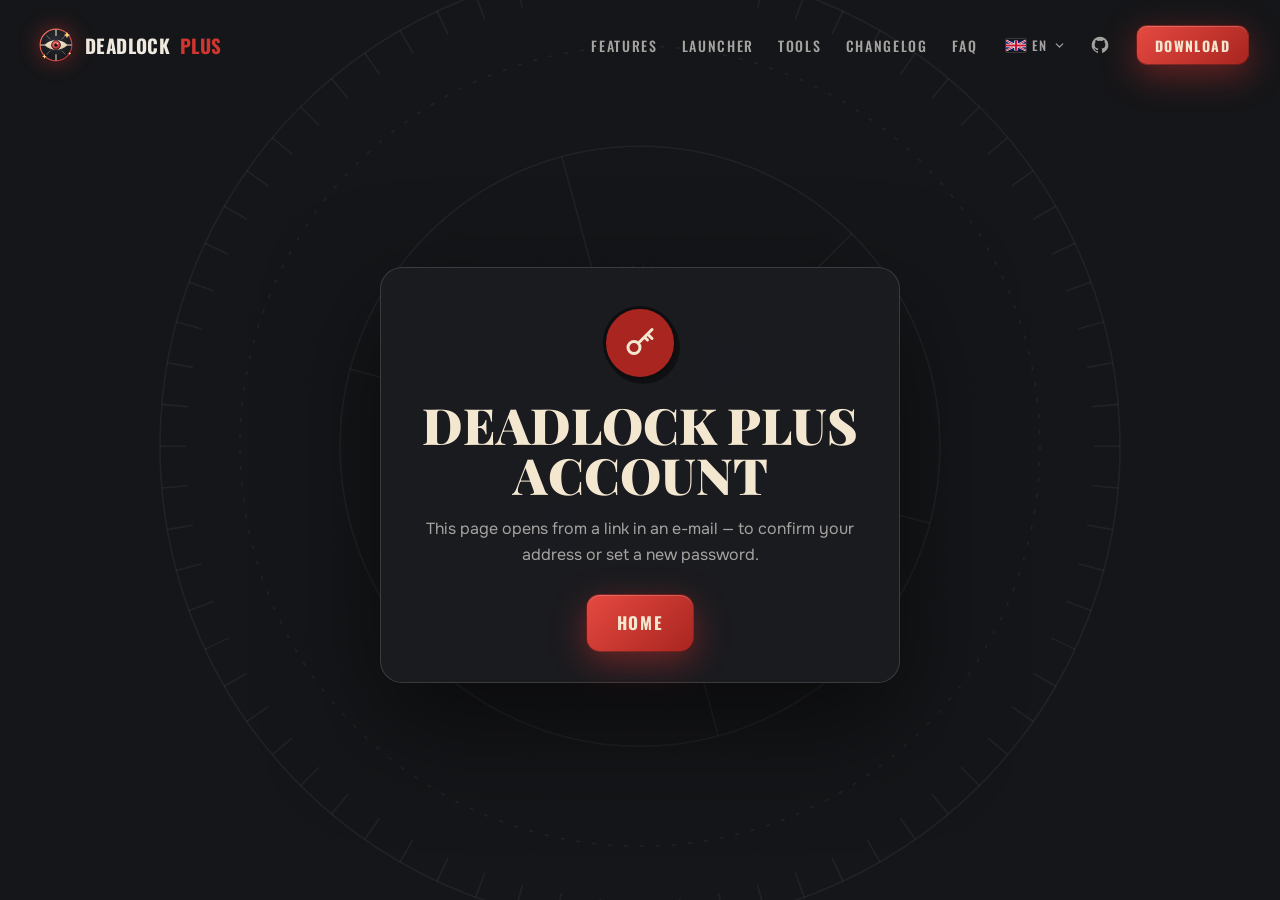
==== commit b35a5265: "Version stamps on CSS and JS links so updates aren't hidden by the cache Co-Authored-By: Claude Opus" ====
--- a/auth.html
+++ b/auth.html
@@ -10,7 +10,7 @@
 <link rel="preconnect" href="https://fonts.googleapis.com">
 <link rel="preconnect" href="https://fonts.gstatic.com" crossorigin>
 <link rel="stylesheet" href="https://fonts.googleapis.com/css2?family=Onest:wght@400;500;600;700&family=Oswald:wght@500;700&family=Playfair+Display:wght@900&display=swap">
-<link rel="stylesheet" href="style.css">
+<link rel="stylesheet" href="style.css?v=a13142d2">
 </head>
 <body>
 <div class="grain" aria-hidden="true"></div>
@@ -23,7 +23,7 @@
   <div class="rings" aria-hidden="true"></div>
   <div class="glass" id="box"></div>
 </main>
-<script src="lang.js"></script>
+<script src="lang.js?v=3c82e660"></script>
 <script>
 // Page the e-mail links (confirm address, reset password) lead to. Supabase puts the session in the
 // address fragment; it is read once, removed from the address bar and kept only in memory.
@@ -93,6 +93,6 @@
     <div class="cta"><a class="btn acc big" href="./">${T("На главную", "Home")}</a></div>`;
 }
 </script>
-<script src="fx.js"></script>
+<script src="fx.js?v=adaf25cf"></script>
 </body>
 </html>
--- a/style.css
+++ b/style.css
@@ -61,6 +61,7 @@
 .tags span,.tag{display:inline-block;padding:5px 14px 4px;background:var(--tag,var(--red-2));color:var(--cream);font:700 clamp(15px,1.4vw,21px)/1.15 var(--cond);letter-spacing:.04em;text-transform:uppercase;
   box-shadow:3px 4px 0 rgba(0,0,0,.45);position:relative}
 .tags span::after,.tag::after{content:"";position:absolute;inset:0;opacity:.18;background:radial-gradient(circle,#000 1.1px,transparent 1.4px) 0 0/6px 6px}
+.hero .tags span{transform-origin:left center}
 .tags span:nth-child(1){transform:rotate(-2.5deg)}
 .tags span:nth-child(2){transform:rotate(1.8deg) translateY(3px)}
 .tags span:nth-child(3){transform:rotate(-1.4deg)}
@@ -85,8 +86,10 @@
   font:500 12.5px var(--cond);letter-spacing:.16em;text-transform:uppercase;color:#ff8a7e}
 .badge i{width:7px;height:7px;border-radius:50%;background:var(--red);box-shadow:0 0 10px var(--red);animation:blink 2s ease-in-out infinite}
 @keyframes blink{50%{opacity:.3}}
-h1.title{margin:22px 0 0;font:900 clamp(52px,6.3vw,116px)/.9 var(--serif);text-transform:uppercase;letter-spacing:-.005em;color:var(--cream);text-shadow:5px 6px 0 rgba(0,0,0,.55)}
-h1.title > span{display:block}
+/* the title never breaks inside a word: it shrinks with its column ("DEADLOCK" is ~5.9em wide) */
+.hero-grid > div:first-child{container-type:inline-size;min-width:0}
+h1.title{margin:22px 0 0 -.03em;font:900 min(clamp(52px,6.3vw,116px),16cqi)/.9 var(--serif);text-transform:uppercase;letter-spacing:-.005em;color:var(--cream);text-shadow:5px 6px 0 rgba(0,0,0,.55)}
+h1.title > span{display:block;white-space:nowrap}
 h1.title .l{display:inline-block;opacity:0;transform:translateY(46px) rotate(5deg);animation:letter .75s cubic-bezier(.2,1.3,.3,1) forwards}
 h1.title .p{color:var(--red)}
 @keyframes letter{to{opacity:1;transform:none}}
@@ -94,6 +97,9 @@
 .lead{margin:26px 0 0;max-width:540px;font-size:clamp(17px,1.4vw,19.5px);color:#d9d3c9}
 .lead b{color:var(--cream)}
 .cta{display:flex;flex-wrap:wrap;gap:12px;margin-top:32px}
+/* hero: text above the floating cards; the two buttons share the column, so when they wrap they line up */
+.hero-grid{position:relative;z-index:2}
+.hero .cta .btn{flex:1 1 auto;justify-content:center}
 .meta{margin-top:16px;font-size:13.5px;color:var(--faint)}
 .meta b{color:var(--muted);font-weight:600}
 .hero-shot{position:relative;perspective:1500px}
@@ -287,6 +293,11 @@
   .hero-shot .abils .ab{--s:44px}
   .sec{padding:80px 0}
 }
+/* lite: phones and weak PCs (set by fx.js) */
+html.lite .grain{animation:none}
+html.lite .fl{animation:none}
+html.lite .fl.dim{filter:brightness(.7)}
+html.lite .rings .r1,html.lite .rings .r2{animation:none}
 @media (prefers-reduced-motion:reduce){*{animation:none!important;transition:none!important}.rv{opacity:1;transform:none}h1.title .l{opacity:1;transform:none}}
 
 /* ---------- demo toast on the launcher screenshot ---------- */
@@ -314,7 +325,7 @@
 
 /* ---------- tools ---------- */
 .tools{margin-top:40px;border-radius:22px;border:1px solid var(--line-2);background:var(--char-2);overflow:hidden;box-shadow:0 40px 110px rgba(0,0,0,.45)}
-.tool-tabs{display:grid;grid-template-columns:repeat(3,minmax(0,1fr));border-bottom:1px solid var(--line)}
+.tool-tabs{display:grid;grid-template-columns:repeat(4,minmax(0,1fr));border-bottom:1px solid var(--line)}
 .tool-tabs button{display:grid;grid-template-columns:auto 1fr;grid-template-rows:auto auto;column-gap:14px;align-items:center;text-align:left;padding:18px 22px;border:0;background:none;cursor:pointer;
   color:var(--muted);border-bottom:3px solid transparent;transition:background .2s,border-color .2s}
 .tool-tabs button .ab{--s:44px;grid-row:span 2}
@@ -324,6 +335,33 @@
 .tool-tabs button.on{border-bottom-color:var(--red);background:rgba(208,52,47,.07)}
 .tool{display:grid;grid-template-columns:minmax(0,1fr) minmax(0,1fr);gap:28px;padding:28px}
 .tool[hidden]{display:none}
+/* counter picks: hero picker on top, then who beats the hero and who it beats */
+.tool[data-pane=ct]{grid-template-columns:1fr;gap:22px}
+.ct-heroes{display:flex;flex-wrap:wrap;gap:6px}
+.ct-heroes button{width:46px;height:46px;padding:0;border-radius:10px;border:2px solid transparent;background:#16171c;overflow:hidden;cursor:pointer;opacity:.6;transition:opacity .15s,border-color .15s,transform .15s}
+.ct-heroes button img{width:100%;height:100%;object-fit:cover;display:block}
+.ct-heroes button:hover{opacity:1;transform:translateY(-2px)}
+.ct-heroes button.on{opacity:1;border-color:var(--red);box-shadow:0 0 0 3px rgba(208,52,47,.25)}
+.ct-head{display:flex;align-items:center;gap:16px}
+.ct-head img{width:64px;height:64px;border-radius:14px;object-fit:cover;background:#16171c}
+.ct-head small{display:block;color:var(--muted);font-size:13px}
+.ct-head b{display:block;font:900 30px/1.1 var(--serif);color:var(--cream)}
+.ct-head span{color:var(--muted);font-size:14px}
+.ct-cols{display:grid;grid-template-columns:1fr 1fr;gap:18px;margin-top:18px}
+.ct-cols h4{margin:0 0 10px;font:700 15px var(--cond);letter-spacing:.06em;text-transform:uppercase}
+.ct-cols .bad h4{color:#ff8a80}
+.ct-cols .good h4{color:#6fe3a0}
+.ct-row{display:grid;grid-template-columns:38px minmax(0,1fr) 90px 62px;align-items:center;gap:12px;padding:7px 10px;border-radius:10px;background:rgba(255,255,255,.025);margin-bottom:6px}
+.ct-row img{width:38px;height:38px;border-radius:9px;object-fit:cover;background:#16171c}
+.ct-row b{font-weight:600;color:var(--cream);white-space:nowrap;overflow:hidden;text-overflow:ellipsis}
+.ct-bar{height:6px;border-radius:9px;background:rgba(255,255,255,.07);overflow:hidden}
+.ct-bar i{display:block;height:100%;border-radius:9px}
+.bad .ct-bar i{background:#e5484d}
+.good .ct-bar i{background:#43d17c}
+.ct-row em{font-style:normal;font-weight:700;text-align:right;font-variant-numeric:tabular-nums}
+.bad .ct-row em{color:#ff8a80}
+.good .ct-row em{color:#6fe3a0}
+@media (max-width:760px){.ct-heroes{gap:4px}.ct-heroes button{width:38px;height:38px;border-radius:8px}.ct-cols{grid-template-columns:1fr}.ct-row{grid-template-columns:38px minmax(0,1fr) 60px 56px}}
 .tool[data-pane=roll]{grid-template-columns:1fr}
 .roll-stage{position:relative;height:200px;overflow:hidden;border-radius:14px;background:#0f1013;border:1px solid var(--line);
   -webkit-mask:linear-gradient(90deg,transparent,#000 18%,#000 82%,transparent);mask:linear-gradient(90deg,transparent,#000 18%,#000 82%,transparent)}
@@ -395,7 +433,7 @@
 @media (max-width:1000px){
   .stats{grid-template-columns:repeat(2,minmax(0,1fr))}
   .tool,.faq-wrap{grid-template-columns:1fr}
-  .tool-tabs{grid-template-columns:1fr}
+  .tool-tabs{grid-template-columns:1fr 1fr}
 }
 @media (max-width:760px){
   .tool{padding:18px}
@@ -412,10 +450,22 @@
 .h2{font-size:clamp(30px,3.2vw,46px);text-shadow:3px 4px 0 rgba(0,0,0,.45)}
 .center p.sub{font-size:16px;margin-top:10px}
 
+/* theme picker: the launcher's home page in each look */
+.th-screen{background:linear-gradient(180deg,color-mix(in srgb,var(--th) 55%,transparent),color-mix(in srgb,var(--th) 8%,transparent));box-shadow:0 0 90px color-mix(in srgb,var(--th) 25%,transparent),0 50px 120px rgba(0,0,0,.6)}
+.th-screen img{opacity:0}
+.th-screen img.on{opacity:1}
+.th-pills{display:flex;flex-wrap:wrap;justify-content:center;gap:10px;margin-top:24px}
+.th-pills button{display:inline-flex;align-items:center;gap:9px;padding:9px 17px 9px 12px;border-radius:99px;border:1px solid rgba(255,255,255,.1);background:rgba(255,255,255,.03);color:var(--muted);font:600 14.5px "Onest",sans-serif;cursor:pointer;transition:color .2s,border-color .2s,background .2s}
+.th-pills button i{width:16px;height:16px;border-radius:50%;background:var(--c);box-shadow:0 0 0 3px color-mix(in srgb,var(--c) 22%,transparent)}
+.th-pills button:hover{color:var(--cream);border-color:rgba(255,255,255,.22)}
+.th-pills button.on{color:var(--cream);border-color:color-mix(in srgb,var(--c) 65%,transparent);background:color-mix(in srgb,var(--c) 14%,transparent)}
+.th-note{margin:14px 0 0;text-align:center;font-size:14.5px;color:var(--muted)}
+
 /* clickable launcher menu on the screenshot */
 .hots{position:absolute;inset:0;pointer-events:none}
 .hot{position:absolute;pointer-events:auto;border:0;padding:0;background:transparent;border-radius:9px;cursor:pointer;transition:background .15s,box-shadow .15s}
 .hot:hover{background:rgba(255,255,255,.08);box-shadow:0 0 0 1px rgba(255,255,255,.18)}
+.hot.round{border-radius:50%}
 .hot:focus-visible{outline:2px solid var(--red);outline-offset:1px}
 .screen.hint .hot[data-hot]{animation:hotHint 1.6s ease-in-out 2}
 @keyframes hotHint{50%{background:rgba(208,52,47,.18)}}
@@ -438,7 +488,7 @@
 .lang-b{display:flex;align-items:center;gap:6px;height:36px;padding:0 10px;border:0;border-radius:10px;background:none;color:var(--muted);cursor:pointer;font:500 13px var(--cond);letter-spacing:.08em}
 .lang-b:hover,.gh:hover{background:rgba(255,255,255,.06);color:var(--cream)}
 .lang-b span{font-size:15px;letter-spacing:0}
-.lang-b svg{width:13px;height:13px;fill:none;stroke:currentColor;stroke-width:2.2;stroke-linecap:round;stroke-linejoin:round}
+.lang-b svg:not(.flag){width:13px;height:13px;fill:none;stroke:currentColor;stroke-width:2.2;stroke-linecap:round;stroke-linejoin:round}
 .lang-m{position:absolute;right:0;top:calc(100% + 6px);min-width:150px;padding:5px;border-radius:12px;background:#1b1c21;border:1px solid var(--line-2);box-shadow:0 18px 40px rgba(0,0,0,.5);z-index:60}
 .lang-m button{display:flex;align-items:center;gap:9px;width:100%;padding:8px 10px;border:0;border-radius:8px;background:none;color:var(--fg);cursor:pointer;font:500 14px "Onest",sans-serif;text-align:left}
 .lang-m button:hover{background:rgba(255,255,255,.06)}
@@ -460,7 +510,7 @@
   .brand{font-size:15px;gap:7px}
   .brand svg,.brand img{width:30px;height:30px}
   .lang-b{padding:0 4px;gap:4px}
-  .lang-b svg{display:none}
+  .lang-b svg:not(.flag){display:none}
   .gh{width:30px}
   .nav .btn.small{padding:0 12px}
 }
